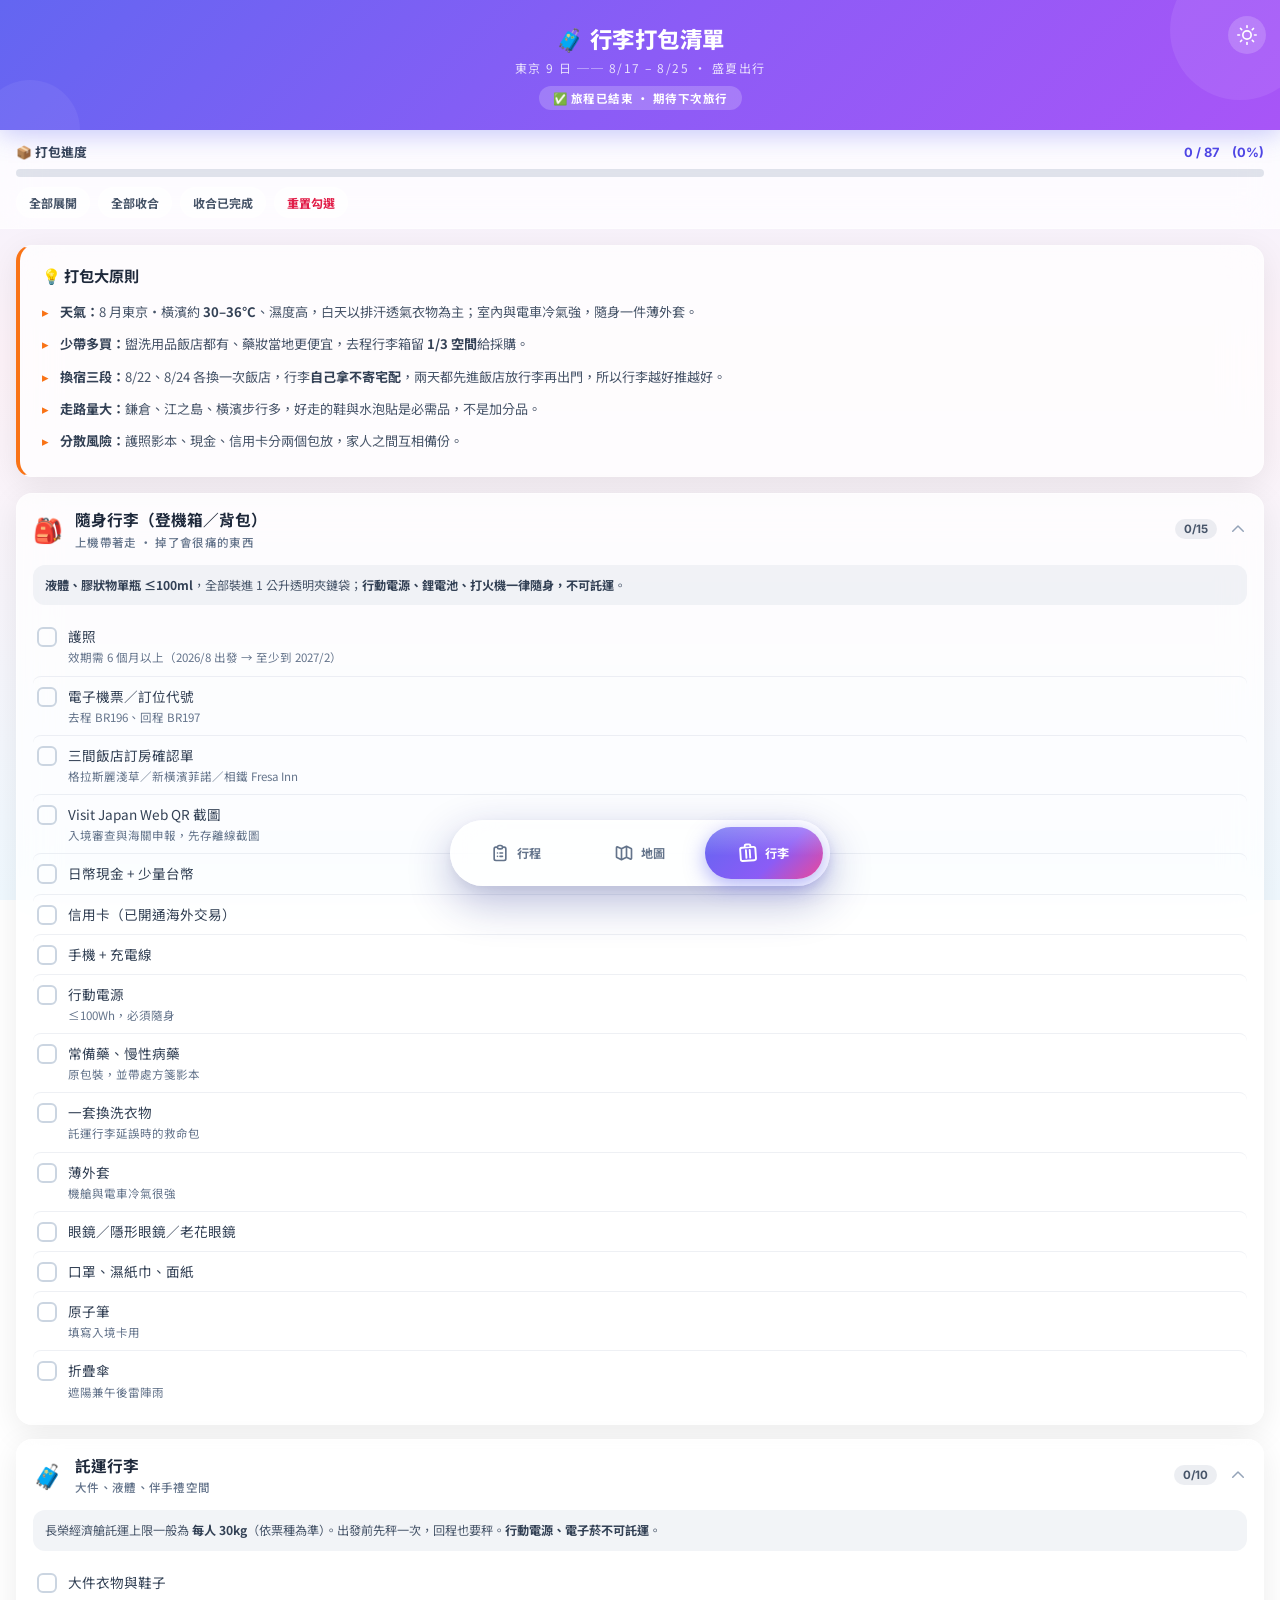
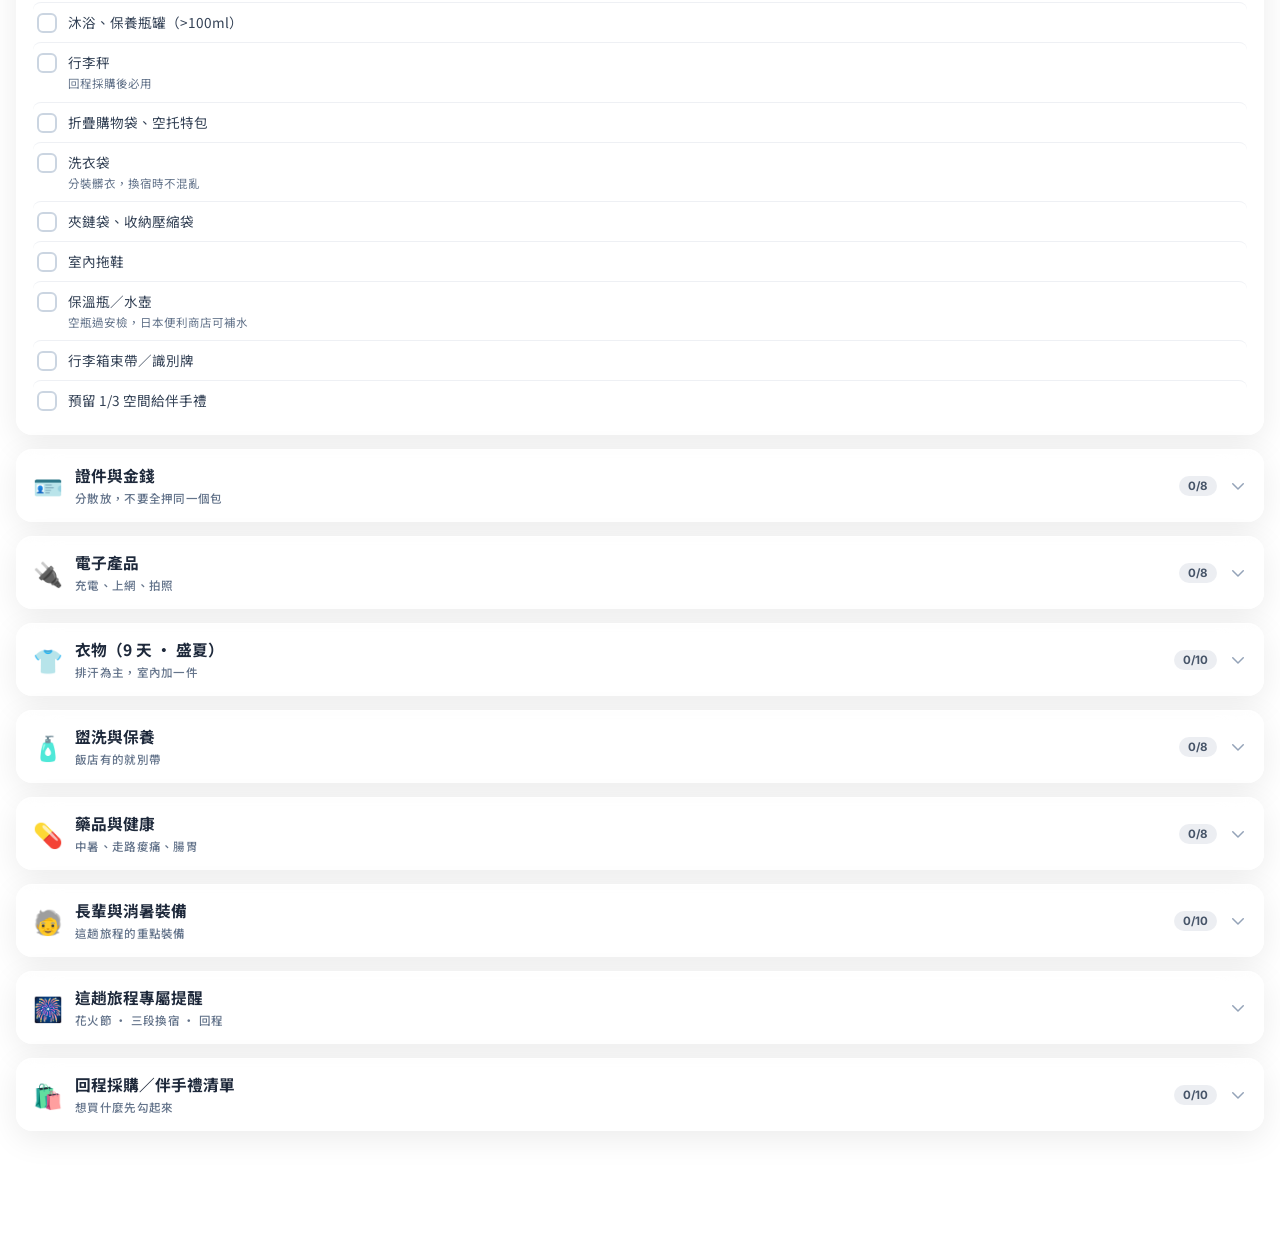
==== luggage.html @ ecf7f7f2 "對調 Day 6／Day 8 行程，並改為行李自己拿 避開 8/24 橫濱花火節當天的管制與人潮：橫濱市區觀光移到 8/22， 花火節當天改跑離會場較遠的川崎。  - Day 6 (8/22)：淺草退" ====
<!DOCTYPE html>
<html lang="zh-TW">

<head>
    <meta charset="UTF-8">
    <meta name="viewport" content="width=device-width, initial-scale=1.0, maximum-scale=1.0, user-scalable=no">
    <title>行李打包清單 · 家族東京9日遊</title>
    <meta name="description" content="家族東京9日遊行李打包清單：隨身／託運分區、通用清單、旅程專屬提醒與回程採購清單">

    <!-- 加到手機主畫面（PWA） -->
    <link rel="manifest" href="manifest.webmanifest">
    <meta name="theme-color" content="#6366f1">
    <link rel="icon" href="icon-192.png" type="image/png">
    <link rel="apple-touch-icon" href="apple-touch-icon.png">
    <meta name="apple-mobile-web-app-capable" content="yes">
    <meta name="apple-mobile-web-app-title" content="東京9日">

    <!-- Google Fonts -->
    <link rel="preconnect" href="https://fonts.googleapis.com">
    <link rel="preconnect" href="https://fonts.gstatic.com" crossorigin>
    <link
        href="https://fonts.googleapis.com/css2?family=Inter:wght@400;500;600;700;800&family=Noto+Sans+TC:wght@400;500;700;900&display=swap"
        rel="stylesheet">

    <!-- 與行程頁共用的樣式（設計 token、標頭、底部導覽、深色模式） -->
    <link rel="stylesheet" href="shared.css">

    <style>
        /* ========== Header（本頁專屬：行李箱圖示動畫）========== */
        .header-title .icon-bag {
            display: inline-block;
            animation: sway 3s ease-in-out infinite;
        }

        @keyframes sway {

            0%,
            100% {
                transform: translateY(0) rotate(0deg);
            }

            50% {
                transform: translateY(-4px) rotate(-6deg);
            }
        }

        /* ========== Sticky Toolbar (progress + actions) ========== */
        .pack-toolbar {
            position: sticky;
            top: 0;
            z-index: 90;
            background: var(--glass-bg);
            backdrop-filter: blur(20px) saturate(180%);
            -webkit-backdrop-filter: blur(20px) saturate(180%);
            border-bottom: 1px solid var(--glass-border);
            padding: 12px 16px 10px;
        }

        .progress-row {
            display: flex;
            align-items: baseline;
            justify-content: space-between;
            gap: 10px;
            margin-bottom: 8px;
        }

        .progress-label {
            font-size: 0.8rem;
            font-weight: 700;
            color: var(--gray-700);
        }

        .progress-count {
            font-family: var(--font-display);
            font-size: 0.8rem;
            font-weight: 700;
            color: var(--primary-600);
        }

        .progress-track {
            height: 8px;
            border-radius: 999px;
            background: rgba(148, 163, 184, 0.28);
            overflow: hidden;
        }

        .progress-fill {
            height: 100%;
            width: 0%;
            border-radius: 999px;
            background: linear-gradient(90deg, var(--primary-500), var(--accent-violet) 55%, var(--accent-pink));
            transition: width 0.4s cubic-bezier(0.34, 1.2, 0.64, 1);
        }

        .toolbar-actions {
            display: flex;
            gap: 8px;
            margin-top: 10px;
            overflow-x: auto;
        }

        .tool-btn {
            flex-shrink: 0;
            padding: 6px 12px;
            border-radius: 999px;
            border: 1px solid var(--glass-border);
            background: rgba(255, 255, 255, 0.55);
            color: var(--gray-600);
            font-family: var(--font-sans);
            font-size: 0.75rem;
            font-weight: 700;
            cursor: pointer;
            transition: transform 0.15s ease, color 0.2s ease;
            -webkit-tap-highlight-color: transparent;
        }

        .tool-btn:active {
            transform: scale(0.95);
        }

        .tool-btn.danger {
            color: #e11d48;
        }

        /* ========== Memo Card ========== */
        .memo-card {
            margin: 16px;
            padding: 18px 18px 18px 22px;
            background: var(--glass-bg);
            backdrop-filter: blur(20px);
            -webkit-backdrop-filter: blur(20px);
            border: 1px solid var(--glass-border);
            border-radius: var(--radius-lg);
            border-left: 4px solid var(--accent-coral);
            box-shadow: var(--glass-shadow);
            animation: slideUp 0.5s ease-out both;
        }

        .memo-title {
            font-weight: 700;
            font-size: 0.95rem;
            color: var(--gray-800);
            margin-bottom: 10px;
        }

        .memo-list {
            list-style: none;
            padding: 0;
        }

        .memo-list li {
            font-size: 0.82rem;
            color: var(--gray-600);
            padding: 5px 0 5px 18px;
            position: relative;
            line-height: 1.7;
        }

        .memo-list li::before {
            content: '▸';
            position: absolute;
            left: 0;
            color: var(--accent-coral);
            font-weight: bold;
        }

        .memo-list li strong {
            color: var(--gray-700);
        }

        /* ========== Pack Section Card ========== */
        .pack-list {
            padding: 0 16px;
        }

        .pack-card {
            background: var(--glass-bg);
            backdrop-filter: blur(20px);
            -webkit-backdrop-filter: blur(20px);
            border: 1px solid var(--glass-border);
            border-radius: var(--radius-lg);
            box-shadow: var(--glass-shadow);
            margin-bottom: 14px;
            overflow: hidden;
            animation: slideUp 0.5s ease-out both;
        }

        .pack-card-header {
            display: flex;
            align-items: center;
            gap: 12px;
            padding: 15px 16px;
            cursor: pointer;
            -webkit-tap-highlight-color: transparent;
        }

        .pack-icon {
            font-size: 1.5rem;
            line-height: 1;
            flex-shrink: 0;
        }

        .pack-info {
            flex: 1;
            min-width: 0;
        }

        .pack-title {
            font-size: 0.98rem;
            font-weight: 700;
            color: var(--gray-800);
            line-height: 1.4;
        }

        .pack-sub {
            font-size: 0.72rem;
            font-weight: 500;
            color: var(--gray-500);
            margin-top: 3px;
            letter-spacing: 0.3px;
        }

        .pack-badge {
            flex-shrink: 0;
            font-family: var(--font-display);
            font-size: 0.72rem;
            font-weight: 700;
            padding: 3px 9px;
            border-radius: 999px;
            background: rgba(148, 163, 184, 0.18);
            color: var(--gray-600);
        }

        .pack-badge.done {
            background: rgba(34, 197, 94, 0.16);
            color: #16a34a;
        }

        .pack-chevron {
            width: 18px;
            height: 18px;
            flex-shrink: 0;
            color: var(--gray-400);
            transition: transform 0.35s cubic-bezier(0.34, 1.4, 0.64, 1);
        }

        .pack-chevron.open {
            transform: rotate(180deg);
        }

        .pack-card-body {
            max-height: 0;
            overflow: hidden;
            transition: max-height 0.4s cubic-bezier(0.4, 0, 0.2, 1);
        }

        .pack-card-body-inner {
            padding: 0 16px 14px;
        }

        /* ========== Note inside a section ========== */
        .pack-note {
            font-size: 0.76rem;
            line-height: 1.7;
            color: var(--gray-600);
            background: rgba(148, 163, 184, 0.12);
            border-radius: var(--radius-md);
            padding: 10px 12px;
            margin-bottom: 12px;
        }

        .pack-note strong {
            color: var(--gray-700);
        }

        /* ========== Checklist rows ========== */
        .check-row {
            display: flex;
            align-items: flex-start;
            gap: 11px;
            padding: 9px 4px;
            border-radius: var(--radius-sm);
            cursor: pointer;
            -webkit-tap-highlight-color: transparent;
            transition: background 0.15s ease;
        }

        .check-row:active {
            background: rgba(148, 163, 184, 0.14);
        }

        .check-row+.check-row {
            border-top: 1px solid rgba(148, 163, 184, 0.16);
        }

        .check-box {
            flex-shrink: 0;
            width: 20px;
            height: 20px;
            margin-top: 1px;
            border-radius: 6px;
            border: 2px solid var(--gray-300);
            display: flex;
            align-items: center;
            justify-content: center;
            transition: background 0.2s ease, border-color 0.2s ease, transform 0.15s ease;
        }

        .check-box svg {
            width: 12px;
            height: 12px;
            color: #fff;
            opacity: 0;
            transform: scale(0.5);
            transition: opacity 0.18s ease, transform 0.25s cubic-bezier(0.34, 1.56, 0.64, 1);
        }

        .check-row.checked .check-box {
            background: var(--sec-color, var(--primary-500));
            border-color: var(--sec-color, var(--primary-500));
        }

        .check-row.checked .check-box svg {
            opacity: 1;
            transform: scale(1);
        }

        .check-text {
            flex: 1;
            min-width: 0;
            font-size: 0.85rem;
            line-height: 1.55;
            color: var(--gray-700);
            transition: color 0.2s ease;
        }

        .check-hint {
            display: block;
            font-size: 0.72rem;
            color: var(--gray-500);
            margin-top: 2px;
            line-height: 1.5;
        }

        /* 刪除線只加在主文字上（text-decoration 會往子元素傳播，不能靠 hint 自己取消） */
        .check-row.checked .check-main {
            color: var(--gray-400);
            text-decoration: line-through;
            text-decoration-thickness: 1.5px;
        }

        .check-row.checked .check-hint {
            color: var(--gray-400);
            opacity: 0.75;
        }

        /* ========== Tips card (no checkboxes) ========== */
        .tip-item {
            padding: 11px 0;
            font-size: 0.82rem;
            line-height: 1.72;
            color: var(--gray-600);
        }

        .tip-item+.tip-item {
            border-top: 1px solid rgba(148, 163, 184, 0.16);
        }

        .tip-item b {
            display: inline-block;
            color: var(--gray-800);
            margin-bottom: 2px;
        }

        /* ========== Focus / A11y ========== */
        :focus-visible {
            outline: 3px solid var(--primary-400);
            outline-offset: 2px;
            border-radius: 6px;
        }

        /* ========== Dark Mode ========== */
        body.dark .tool-btn {
            background: rgba(255, 255, 255, 0.06);
        }

        body.dark .pack-note {
            background: rgba(255, 255, 255, 0.05);
        }

        body.dark .progress-track {
            background: rgba(148, 163, 184, 0.2);
        }

        /* ========== Print ========== */
        @media print {

            .pack-toolbar,
            .bottom-nav,
            .theme-toggle {
                display: none !important;
            }

            .pack-card-body {
                max-height: none !important;
            }

            body {
                background: #fff;
                padding-bottom: 0;
            }
        }
    </style>
</head>

<body>
    <!-- ========== Header ========== -->
    <header class="app-header">
        <button class="theme-toggle" id="theme-toggle" onclick="toggleTheme()" title="切換深色／淺色"
            aria-label="切換深色／淺色模式">
            <svg id="theme-icon" viewBox="0 0 24 24" fill="none" stroke="currentColor" stroke-width="2"
                stroke-linecap="round" stroke-linejoin="round">
                <circle cx="12" cy="12" r="5"></circle>
                <line x1="12" y1="1" x2="12" y2="3"></line>
                <line x1="12" y1="21" x2="12" y2="23"></line>
                <line x1="4.2" y1="4.2" x2="5.6" y2="5.6"></line>
                <line x1="18.4" y1="18.4" x2="19.8" y2="19.8"></line>
                <line x1="1" y1="12" x2="3" y2="12"></line>
                <line x1="21" y1="12" x2="23" y2="12"></line>
                <line x1="4.2" y1="19.8" x2="5.6" y2="18.4"></line>
                <line x1="18.4" y1="5.6" x2="19.8" y2="4.2"></line>
            </svg>
        </button>
        <h1 class="header-title">
            <span class="icon-bag">🧳</span> 行李打包清單
        </h1>
        <p class="header-subtitle">東京 9 日 ── 8/17 – 8/25 · 盛夏出行</p>
        <div class="trip-status" id="trip-status"></div>
    </header>

    <!-- ========== Toolbar：進度與操作 ========== -->
    <div class="pack-toolbar">
        <div class="progress-row">
            <span class="progress-label">📦 打包進度</span>
            <span class="progress-count" id="progress-count">0 / 0</span>
        </div>
        <div class="progress-track">
            <div class="progress-fill" id="progress-fill"></div>
        </div>
        <div class="toolbar-actions no-scrollbar">
            <button class="tool-btn" onclick="expandAll(true)">全部展開</button>
            <button class="tool-btn" onclick="expandAll(false)">全部收合</button>
            <button class="tool-btn" onclick="hideDone()">收合已完成</button>
            <button class="tool-btn danger" onclick="resetAll()">重置勾選</button>
        </div>
    </div>

    <!-- ========== 出發前重點 ========== -->
    <div class="memo-card" role="note">
        <div class="memo-title">💡 打包大原則</div>
        <ul class="memo-list">
            <li><strong>天氣：</strong>8 月東京・橫濱約 <strong>30–36°C</strong>、濕度高，白天以排汗透氣衣物為主；室內與電車冷氣強，隨身一件薄外套。</li>
            <li><strong>少帶多買：</strong>盥洗用品飯店都有、藥妝當地更便宜，去程行李箱留 <strong>1/3 空間</strong>給採購。</li>
            <li><strong>換宿三段：</strong>8/22、8/24 各換一次飯店，行李<strong>自己拿不寄宅配</strong>，兩天都先進飯店放行李再出門，所以行李越好推越好。</li>
            <li><strong>走路量大：</strong>鎌倉、江之島、橫濱步行多，好走的鞋與水泡貼是必需品，不是加分品。</li>
            <li><strong>分散風險：</strong>護照影本、現金、信用卡分兩個包放，家人之間互相備份。</li>
        </ul>
    </div>

    <!-- ========== 清單區塊 ========== -->
    <div class="pack-list" id="pack-container"></div>

    <!-- ========== Bottom Navigation ========== -->
    <nav class="bottom-nav" aria-label="主選單">
        <div class="nav-container">
            <div class="nav-pill far-right" id="nav-pill"></div>

            <a href="index.html" class="nav-btn">
                <svg fill="none" stroke="currentColor" viewBox="0 0 24 24">
                    <path stroke-linecap="round" stroke-linejoin="round" stroke-width="2"
                        d="M9 5H7a2 2 0 00-2 2v12a2 2 0 002 2h10a2 2 0 002-2V7a2 2 0 00-2-2h-2M9 5a2 2 0 002 2h2a2 2 0 002-2M9 5a2 2 0 012-2h2a2 2 0 012 2m-3 7h3m-3 4h3m-6-4h.01M9 16h.01">
                    </path>
                </svg>
                <span>行程</span>
            </a>

            <a href="index.html?view=map" class="nav-btn">
                <svg fill="none" stroke="currentColor" viewBox="0 0 24 24">
                    <path stroke-linecap="round" stroke-linejoin="round" stroke-width="2"
                        d="M9 20l-5.447-2.724A1 1 0 013 16.382V5.618a1 1 0 011.447-.894L9 7m0 13l6-3m-6 3V7m6 10l4.553 2.276A1 1 0 0021 18.382V7.618a1 1 0 00-.553-.894L15 4m0 13V4m0 0L9 7">
                    </path>
                </svg>
                <span>地圖</span>
            </a>

            <a href="luggage.html" class="nav-btn active" aria-current="page">
                <svg fill="none" stroke="currentColor" viewBox="0 0 24 24">
                    <path stroke-linecap="round" stroke-linejoin="round" stroke-width="2"
                        d="M9 6V4.5A1.5 1.5 0 0110.5 3h3A1.5 1.5 0 0115 4.5V6m-9 0h12a2 2 0 012 2v10a2 2 0 01-2 2H6a2 2 0 01-2-2V8a2 2 0 012-2zm4 3v8m4-8v8">
                    </path>
                </svg>
                <span>行李</span>
            </a>
        </div>
    </nav>

    <!-- ========== JavaScript ========== -->
    <script>
        // ========== Packing Data ==========
        // 每個項目可以是字串，或 { t: 主文字, h: 補充說明 }
        const packSections = [
            {
                id: 'carry', icon: '🎒', color: '#f43f5e',
                title: '隨身行李（登機箱／背包）', sub: '上機帶著走 · 掉了會很痛的東西',
                note: '<strong>液體、膠狀物單瓶 ≤100ml</strong>，全部裝進 1 公升透明夾鏈袋；<strong>行動電源、鋰電池、打火機一律隨身，不可託運</strong>。',
                items: [
                    { t: '護照', h: '效期需 6 個月以上（2026/8 出發 → 至少到 2027/2）' },
                    { t: '電子機票／訂位代號', h: '去程 BR196、回程 BR197' },
                    { t: '三間飯店訂房確認單', h: '格拉斯麗淺草／新橫濱菲諾／相鐵 Fresa Inn' },
                    { t: 'Visit Japan Web QR 截圖', h: '入境審查與海關申報，先存離線截圖' },
                    { t: '日幣現金 + 少量台幣' },
                    { t: '信用卡（已開通海外交易）' },
                    { t: '手機 + 充電線' },
                    { t: '行動電源', h: '≤100Wh，必須隨身' },
                    { t: '常備藥、慢性病藥', h: '原包裝，並帶處方箋影本' },
                    { t: '一套換洗衣物', h: '託運行李延誤時的救命包' },
                    { t: '薄外套', h: '機艙與電車冷氣很強' },
                    { t: '眼鏡／隱形眼鏡／老花眼鏡' },
                    { t: '口罩、濕紙巾、面紙' },
                    { t: '原子筆', h: '填寫入境卡用' },
                    { t: '折疊傘', h: '遮陽兼午後雷陣雨' }
                ]
            },
            {
                id: 'checked', icon: '🧳', color: '#f97316',
                title: '託運行李', sub: '大件、液體、伴手禮空間',
                note: '長榮經濟艙託運上限一般為 <strong>每人 30kg</strong>（依票種為準）。出發前先秤一次，回程也要秤。<strong>行動電源、電子菸不可託運</strong>。',
                items: [
                    { t: '大件衣物與鞋子' },
                    { t: '沐浴、保養瓶罐（>100ml）' },
                    { t: '行李秤', h: '回程採購後必用' },
                    { t: '折疊購物袋、空托特包' },
                    { t: '洗衣袋', h: '分裝髒衣，換宿時不混亂' },
                    { t: '夾鏈袋、收納壓縮袋' },
                    { t: '室內拖鞋' },
                    { t: '保溫瓶／水壺', h: '空瓶過安檢，日本便利商店可補水' },
                    { t: '行李箱束帶／識別牌' },
                    { t: '預留 1/3 空間給伴手禮' }
                ]
            },
            {
                id: 'docs', icon: '🪪', color: '#eab308',
                title: '證件與金錢', sub: '分散放，不要全押同一個包',
                note: '護照影本與備用信用卡建議放在<strong>另一位家人</strong>的行李中，遺失時才有備援。',
                items: [
                    { t: '護照 + 影本（分開放）' },
                    { t: '身分證／駕照' },
                    { t: '大頭照 2 張', h: '護照遺失補辦用' },
                    { t: '旅平險保單與緊急聯絡電話' },
                    { t: '日幣現金', h: '建議每人 3–5 萬日幣，小鈔多帶' },
                    { t: 'Suica／PASMO 或手機錢包', h: '先儲值，鎌倉綠色車廂券要刷卡登記' },
                    { t: '信用卡 2 張以上（分開放）' },
                    { t: '家人聯絡清單、飯店地址（日文）', h: '給計程車司機看最快' }
                ]
            },
            {
                id: 'tech', icon: '🔌', color: '#22c55e',
                title: '電子產品', sub: '充電、上網、拍照',
                note: '日本電壓 <strong>100V</strong>、插座為兩孔平行 A 型，<strong>台灣電器可直接使用</strong>，不需變壓器或轉接頭。',
                items: [
                    { t: '多孔 USB 充電器' },
                    { t: '延長線／多孔插座', h: '飯店插座少，一家人共用超實用' },
                    { t: '行動電源（隨身）' },
                    { t: '相機、鏡頭、記憶卡、備用電池' },
                    { t: '耳機' },
                    { t: 'eSIM 或 Wi-Fi 分享器', h: '出發前先安裝設定好' },
                    { t: '自拍棒／小腳架' },
                    { t: '離線地圖與行程頁面', h: '把本站加入手機主畫面即可離線看' }
                ]
            },
            {
                id: 'clothes', icon: '👕', color: '#06b6d4',
                title: '衣物（9 天 · 盛夏）', sub: '排汗為主，室內加一件',
                note: '以「少帶＋中途洗」為原則：飯店多有自助洗衣機，帶小包洗衣精可少帶 3 天份衣物。',
                items: [
                    { t: '排汗短袖上衣 ×6–7' },
                    { t: '薄長褲／短褲 ×3' },
                    { t: '薄外套或防曬罩衫 ×1–2' },
                    { t: '內衣褲、襪子 ×9', h: '或帶 5 天份 + 中途洗' },
                    { t: '睡衣', h: '日本飯店多附浴衣，可省' },
                    { t: '好走的運動鞋', h: '鎌倉、江之島、橫濱走很多路' },
                    { t: '涼鞋或拖鞋' },
                    { t: '一套稍正式的衣服', h: '銀座下午茶、拍照用' },
                    { t: '遮陽帽、太陽眼鏡' },
                    { t: '泳衣', h: '飯店泳池／溫泉如需' }
                ]
            },
            {
                id: 'toiletries', icon: '🧴', color: '#6366f1',
                title: '盥洗與保養', sub: '飯店有的就別帶',
                note: '日本飯店通常備有牙刷、毛巾、洗髮沐浴用品與吹風機；<strong>防曬乳是這趟最重要的一項</strong>。',
                items: [
                    { t: '防曬乳 SPF50+', h: '8 月紫外線極強，每天補擦' },
                    { t: '洗面乳、保養品（分裝瓶）' },
                    { t: '化妝品、卸妝用品' },
                    { t: '隱形眼鏡藥水' },
                    { t: '刮鬍刀' },
                    { t: '梳子、髮圈、小鏡子' },
                    { t: '小包裝洗衣精', h: '飯店自助洗衣用' },
                    { t: '快乾毛巾' }
                ]
            },
            {
                id: 'meds', icon: '💊', color: '#a855f7',
                title: '藥品與健康', sub: '中暑、走路痠痛、腸胃',
                note: '藥品請放<strong>原包裝</strong>，慢性病藥另帶處方箋影本；日本藥局買藥需要溝通，自己帶最保險。',
                items: [
                    { t: '慢性病藥 + 處方箋影本' },
                    { t: '腸胃藥、止瀉藥' },
                    { t: '感冒藥、退燒止痛藥' },
                    { t: '暈車藥', h: 'Skyliner、江之電、巴士' },
                    { t: '防蚊液、蚊蟲藥膏', h: '鎌倉竹林、江之島、花火節會場' },
                    { t: 'OK 繃、水泡貼', h: '走路多必備' },
                    { t: '酸痛貼布／噴劑' },
                    { t: '電解質粉包／鹽錠', h: '防中暑，比喝水更有效' }
                ]
            },
            {
                id: 'elders', icon: '🧓', color: '#ec4899',
                title: '長輩與消暑裝備', sub: '這趟旅程的重點裝備',
                note: '全程原則是<strong>「省膝蓋、防中暑」</strong>。長輩隨身包越輕越好，重物由年輕人分擔。',
                items: [
                    { t: '護膝／護腰' },
                    { t: '折疊手杖', h: '鎌倉、江之島階梯多' },
                    { t: '輕便折疊椅', h: '8/24 花火節卡位、排隊時救命' },
                    { t: '手持電風扇 + 涼感巾' },
                    { t: '涼感噴霧' },
                    { t: '保溫瓶', h: '隨時補水，別等口渴' },
                    { t: '老花眼鏡', h: '看菜單、看車票' },
                    { t: '一週份分裝藥盒', h: '依日期分好，不用每天翻找' },
                    { t: '健保卡影本／病歷摘要', h: '中英日文對照最好' },
                    { t: '輕便雨衣', h: '比撐傘省力' }
                ]
            },
            {
                id: 'trip', icon: '🎆', color: '#0ea5e9',
                title: '這趟旅程專屬提醒', sub: '花火節 · 三段換宿 · 回程',
                tips: [
                    { b: '8/24 花火節（19:30–20:00）', p: '帶折疊椅或野餐墊、扇子、防蚊液、零錢；提早到會場卡位。散場人潮極多，出發前先約定好「走散集合點」與回飯店動線。<strong>當天白天安排在川崎</strong>，就是為了避開會場周邊的管制與人潮。' },
                    { b: '8/22、8/24 兩次換宿', p: '行李<strong>全程自己拿</strong>，兩天的行程都安排成「先進飯店放行李 → 再輕裝出門」。前一晚先把隔天要用的東西分裝到小背包，換宿當天不必開大行李箱。車站請走電梯動線，長輩的行李交給年輕人。' },
                    { b: '8/23 鎌倉', p: '月台售票機加購<strong>綠色車廂券</strong>並刷 Suica 登記，出發前確認卡片餘額足夠。當天走路量最大，穿最好走的鞋。' },
                    { b: '8/25 回程', p: '橫濱站搭 9:30 左右的 N\'EX。<strong>前一晚就要打包完成</strong>：液體移到託運、行動電源移到隨身、免稅品不拆封。' },
                    { b: '全程通用', p: '飯店房卡與地址拍照存手機；建立家族 LINE 群組隨時傳位置；長輩身上放一張寫有飯店名稱的卡片。' }
                ]
            },
            {
                id: 'shopping', icon: '🛍️', color: '#14b8a6',
                title: '回程採購／伴手禮清單', sub: '想買什麼先勾起來',
                note: '單店消費滿 <strong>¥5,000</strong> 可辦免稅（<strong>需出示護照</strong>）；免稅品在離境前<strong>請勿拆封</strong>。回程託運上限 30kg，記得先秤。',
                items: [
                    { t: '藥妝', h: 'EVE 止痛藥、休足時間、蒸氣眼罩、面膜' },
                    { t: '零食', h: '東京香蕉、白色戀人、Royce、限定口味 KitKat' },
                    { t: '抹茶／和菓子', h: '鎌倉小町通、銀座百貨地下街' },
                    { t: '橫濱中華街肉包、月餅', h: '8/22 晚上' },
                    { t: '寶可夢中心周邊', h: '8/21 日本橋 Tokyo DX' },
                    { t: '任天堂／三麗鷗／吉卜力周邊', h: '澀谷 Parco、原宿 Kiddy Land' },
                    { t: '廚房小物、文具', h: 'Loft、東急手創館' },
                    { t: '酒類', h: '每人限 3 瓶（各 760ml），須託運' },
                    { t: '免稅單據收好', h: '出境海關可能查驗' },
                    { t: '出境前秤重、重新分配行李' }
                ]
            }
        ];

        // ========== Trip Date Helpers（與 index.html 同一套）==========
        const tripDayDate = (day) => new Date(2026, 7, 16 + day);
        const midnight = (d) => new Date(d.getFullYear(), d.getMonth(), d.getDate());

        function updateTripStatus() {
            const el = document.getElementById('trip-status');
            if (!el) return;
            const today = midnight(new Date());
            const start = tripDayDate(1), end = tripDayDate(9);
            if (today < start) {
                const days = Math.round((start - today) / 86400000);
                el.textContent = days === 0 ? '🎒 今天出發！' : `⏳ 距出發還有 ${days} 天`;
            } else if (today <= end) {
                el.textContent = '🗓️ 旅程進行中 · 別忘了收行李';
            } else {
                el.textContent = '✅ 旅程已結束 · 期待下次旅行';
            }
        }

        // ========== Persistent State (與 index.html 共用同一個 key) ==========
        const STORE_KEY = 'tokyo-trip-state-v1';

        function loadState() {
            try { return JSON.parse(localStorage.getItem(STORE_KEY)) || {}; }
            catch (e) { return {}; }
        }
        function saveState(patch) {
            try {
                const s = loadState();
                Object.assign(s, patch);
                localStorage.setItem(STORE_KEY, JSON.stringify(s));
            } catch (e) { /* storage unavailable — ignore */ }
        }

        let checked = new Set(loadState().luggage || []);
        function saveChecked() {
            saveState({ luggage: Array.from(checked) });
        }

        // ========== Render ==========
        const CHECK_SVG = `<svg viewBox="0 0 24 24" fill="none" stroke="currentColor" stroke-width="3.5"
            stroke-linecap="round" stroke-linejoin="round"><polyline points="20 6 9 17 4 12"></polyline></svg>`;

        const container = document.getElementById('pack-container');

        packSections.forEach((sec, si) => {
            const card = document.createElement('div');
            card.className = 'pack-card';
            card.id = `sec-${sec.id}`;
            card.style.animationDelay = `${0.08 + si * 0.05}s`;
            card.style.setProperty('--sec-color', sec.color);

            let bodyHtml = sec.note ? `<div class="pack-note">${sec.note}</div>` : '';

            if (sec.tips) {
                bodyHtml += sec.tips.map(t =>
                    `<div class="tip-item"><b>${t.b}</b><br>${t.p}</div>`).join('');
            } else {
                bodyHtml += (sec.items || []).map((raw, ii) => {
                    const item = typeof raw === 'string' ? { t: raw } : raw;
                    const id = `${sec.id}-${ii}`;
                    const on = checked.has(id);
                    return `<div class="check-row ${on ? 'checked' : ''}" id="row-${id}"
                                 role="checkbox" tabindex="0" aria-checked="${on}"
                                 onclick="toggleItem('${id}')"
                                 onkeydown="if(event.key==='Enter'||event.key===' '){event.preventDefault();toggleItem('${id}')}">
                            <div class="check-box">${CHECK_SVG}</div>
                            <div class="check-text"><span class="check-main">${item.t}</span>${item.h ? `<span class="check-hint">${item.h}</span>` : ''}</div>
                        </div>`;
                }).join('');
            }

            const badge = sec.tips ? '' :
                `<span class="pack-badge" id="badge-${sec.id}"></span>`;

            card.innerHTML = `
                <div class="pack-card-header"
                     role="button" tabindex="0"
                     aria-expanded="false" aria-controls="body-${sec.id}"
                     onclick="toggleSection('${sec.id}')"
                     onkeydown="if(event.key==='Enter'||event.key===' '){event.preventDefault();toggleSection('${sec.id}')}">
                    <div class="pack-icon">${sec.icon}</div>
                    <div class="pack-info">
                        <div class="pack-title">${sec.title}</div>
                        <div class="pack-sub">${sec.sub}</div>
                    </div>
                    ${badge}
                    <svg class="pack-chevron" id="chev-${sec.id}" fill="none" stroke="currentColor" viewBox="0 0 24 24">
                        <path stroke-linecap="round" stroke-linejoin="round" stroke-width="2" d="M19 9l-7 7-7-7"></path>
                    </svg>
                </div>
                <div class="pack-card-body" id="body-${sec.id}" role="region">
                    <div class="pack-card-body-inner">${bodyHtml}</div>
                </div>`;

            container.appendChild(card);
        });

        // ========== Section collapse ==========
        function setSectionOpen(secId, open) {
            const body = document.getElementById(`body-${secId}`);
            const chev = document.getElementById(`chev-${secId}`);
            if (!body) return;
            const header = chev.closest('.pack-card-header');
            if (open) {
                body.classList.add('expanded');
                body.style.maxHeight = body.scrollHeight + 'px';
            } else {
                body.style.maxHeight = body.scrollHeight + 'px';
                requestAnimationFrame(() => {
                    body.classList.remove('expanded');
                    body.style.maxHeight = '';
                });
            }
            chev.classList.toggle('open', open);
            header.setAttribute('aria-expanded', String(open));
        }

        function toggleSection(secId) {
            const body = document.getElementById(`body-${secId}`);
            setSectionOpen(secId, !body.classList.contains('expanded'));
            saveOpenSections();
        }

        function expandAll(open) {
            packSections.forEach(s => setSectionOpen(s.id, open));
            saveOpenSections();
        }

        // 收合所有已完成（全部勾選）的區塊，只留還沒打包完的
        function hideDone() {
            packSections.forEach(s => {
                if (s.tips) return;
                const total = s.items.length;
                const done = s.items.filter((_, i) => checked.has(`${s.id}-${i}`)).length;
                setSectionOpen(s.id, done < total);
            });
            saveOpenSections();
        }

        function saveOpenSections() {
            const open = packSections
                .filter(s => document.getElementById(`body-${s.id}`).classList.contains('expanded'))
                .map(s => s.id);
            saveState({ luggageOpen: open });
        }

        // 內容高度會隨勾選狀態不變，但視窗寬度改變時要重算
        function refreshHeights() {
            packSections.forEach(s => {
                const body = document.getElementById(`body-${s.id}`);
                if (body && body.classList.contains('expanded')) {
                    body.style.maxHeight = body.scrollHeight + 'px';
                }
            });
        }
        window.addEventListener('resize', refreshHeights);

        // ========== Checkbox ==========
        function toggleItem(id) {
            const row = document.getElementById(`row-${id}`);
            if (!row) return;
            const on = !checked.has(id);
            if (on) checked.add(id); else checked.delete(id);
            row.classList.toggle('checked', on);
            row.setAttribute('aria-checked', String(on));
            saveChecked();
            updateProgress();
        }

        function resetAll() {
            if (!confirm('確定要清除所有打包勾選嗎？')) return;
            checked.clear();
            saveChecked();
            document.querySelectorAll('.check-row').forEach(r => {
                r.classList.remove('checked');
                r.setAttribute('aria-checked', 'false');
            });
            updateProgress();
        }

        // ========== Progress ==========
        function updateProgress() {
            let total = 0, done = 0;
            packSections.forEach(s => {
                if (s.tips) return;
                let sTotal = s.items.length, sDone = 0;
                s.items.forEach((_, i) => { if (checked.has(`${s.id}-${i}`)) sDone++; });
                total += sTotal; done += sDone;

                const badge = document.getElementById(`badge-${s.id}`);
                if (badge) {
                    badge.textContent = `${sDone}/${sTotal}`;
                    badge.classList.toggle('done', sDone === sTotal);
                }
            });
            const pct = total ? Math.round(done / total * 100) : 0;
            document.getElementById('progress-count').textContent = `${done} / ${total}　(${pct}%)`;
            document.getElementById('progress-fill').style.width = pct + '%';
        }

        // ========== Dark / Light Theme ==========
        const SUN_ICON = `<circle cx="12" cy="12" r="5"></circle>` +
            `<line x1="12" y1="1" x2="12" y2="3"></line><line x1="12" y1="21" x2="12" y2="23"></line>` +
            `<line x1="4.2" y1="4.2" x2="5.6" y2="5.6"></line><line x1="18.4" y1="18.4" x2="19.8" y2="19.8"></line>` +
            `<line x1="1" y1="12" x2="3" y2="12"></line><line x1="21" y1="12" x2="23" y2="12"></line>` +
            `<line x1="4.2" y1="19.8" x2="5.6" y2="18.4"></line><line x1="18.4" y1="5.6" x2="19.8" y2="4.2"></line>`;
        const MOON_ICON = `<path d="M21 12.79A9 9 0 1111.21 3 7 7 0 0021 12.79z"></path>`;

        function applyTheme(dark) {
            document.body.classList.toggle('dark', dark);
            const ic = document.getElementById('theme-icon');
            if (ic) ic.innerHTML = dark ? MOON_ICON : SUN_ICON;
        }
        function toggleTheme() {
            const dark = !document.body.classList.contains('dark');
            applyTheme(dark);
            saveState({ dark });
        }

        // ========== Boot ==========
        (function boot() {
            const s = loadState();
            const prefersDark = window.matchMedia && window.matchMedia('(prefers-color-scheme: dark)').matches;
            applyTheme(typeof s.dark === 'boolean' ? s.dark : prefersDark);

            updateTripStatus();
            updateProgress();

            // 還原展開狀態；第一次進來預設展開「隨身行李」與「託運行李」
            const toOpen = Array.isArray(s.luggageOpen) ? s.luggageOpen : ['carry', 'checked'];
            setTimeout(() => toOpen.forEach(id => {
                const body = document.getElementById(`body-${id}`);
                if (body && !body.classList.contains('expanded')) setSectionOpen(id, true);
            }), 120);
        })();
    </script>
</body>

</html>
---- shared.css ----
/* ==========================================================================
   共用樣式：index.html（行程／地圖）與 luggage.html（行李清單）
   只放兩頁真正共用的部分；各頁專屬元件仍寫在各自的 <style> 裡。
   ========================================================================== */

/* ========== Design Tokens ========== */
:root {
    --font-sans: 'Noto Sans TC', 'Inter', system-ui, sans-serif;
    --font-display: 'Inter', 'Noto Sans TC', system-ui, sans-serif;

    /* Primary palette */
    --primary-50: #eef2ff;
    --primary-100: #e0e7ff;
    --primary-400: #818cf8;
    --primary-500: #6366f1;
    --primary-600: #4f46e5;
    --primary-700: #4338ca;

    /* Accent */
    --accent-pink: #ec4899;
    --accent-violet: #8b5cf6;
    --accent-coral: #f97316;

    /* Neutrals */
    --gray-50: #f8fafc;
    --gray-100: #f1f5f9;
    --gray-200: #e2e8f0;
    --gray-300: #cbd5e1;
    --gray-400: #94a3b8;
    --gray-500: #64748b;
    --gray-600: #475569;
    --gray-700: #334155;
    --gray-800: #1e293b;
    --gray-900: #0f172a;

    /* Glass */
    --glass-bg: rgba(255, 255, 255, 0.72);
    --glass-border: rgba(255, 255, 255, 0.4);
    --glass-shadow: 0 8px 32px rgba(0, 0, 0, 0.08);

    /* Day accent colors（目前每日配色由 JS 的 dayColors 提供，這組變數保留備用） */
    --day-1: #f43f5e;
    --day-2: #f97316;
    --day-3: #eab308;
    --day-4: #22c55e;
    --day-5: #06b6d4;
    --day-6: #6366f1;
    --day-7: #a855f7;
    --day-8: #ec4899;

    /* Radius */
    --radius-lg: 16px;
    --radius-md: 12px;
    --radius-sm: 8px;
}

/* ========== Base ========== */
*,
*::before,
*::after {
    margin: 0;
    padding: 0;
    box-sizing: border-box;
}

body {
    font-family: var(--font-sans);
    background: linear-gradient(180deg, #eef2ff 0%, #fdf2f8 40%, #f0f9ff 100%);
    background-attachment: fixed;
    color: var(--gray-800);
    padding-bottom: calc(100px + env(safe-area-inset-bottom, 0px));
    min-height: 100vh;
    -webkit-font-smoothing: antialiased;
    -moz-osx-font-smoothing: grayscale;
}

/* ========== Scrollbar ========== */
.no-scrollbar::-webkit-scrollbar {
    display: none;
}

.no-scrollbar {
    -ms-overflow-style: none;
    scrollbar-width: none;
}

/* ========== Header ========== */
.app-header {
    position: relative;
    z-index: 100;
    background: linear-gradient(135deg, #6366f1 0%, #8b5cf6 50%, #a855f7 100%);
    color: white;
    padding: 22px 16px 20px;
    text-align: center;
    overflow: hidden;
    box-shadow: 0 4px 24px rgba(99, 102, 241, 0.35);
}

.app-header::before {
    content: '';
    position: absolute;
    top: -40px;
    right: -30px;
    width: 140px;
    height: 140px;
    background: rgba(255, 255, 255, 0.08);
    border-radius: 50%;
    pointer-events: none;
}

.app-header::after {
    content: '';
    position: absolute;
    bottom: -50px;
    left: -20px;
    width: 100px;
    height: 100px;
    background: rgba(255, 255, 255, 0.06);
    border-radius: 50%;
    pointer-events: none;
}

.header-title {
    font-family: var(--font-display);
    font-size: 1.4rem;
    font-weight: 800;
    letter-spacing: 0.5px;
    position: relative;
    z-index: 1;
}

.header-subtitle {
    font-size: 0.75rem;
    opacity: 0.8;
    margin-top: 5px;
    font-weight: 400;
    letter-spacing: 1.5px;
    position: relative;
    z-index: 1;
}

/* ========== Trip Status Chip ========== */
.trip-status {
    display: inline-block;
    margin-top: 10px;
    padding: 4px 14px;
    border-radius: 999px;
    background: rgba(255, 255, 255, 0.2);
    font-size: 0.72rem;
    font-weight: 700;
    letter-spacing: 0.5px;
    position: relative;
    z-index: 1;
}

/* ========== Theme Toggle ========== */
.theme-toggle {
    position: absolute;
    top: 16px;
    right: 14px;
    z-index: 2;
    width: 38px;
    height: 38px;
    border-radius: 50%;
    border: none;
    background: rgba(255, 255, 255, 0.18);
    color: #fff;
    cursor: pointer;
    display: flex;
    align-items: center;
    justify-content: center;
    backdrop-filter: blur(6px);
    transition: transform 0.15s ease, background 0.2s ease;
}

.theme-toggle:hover {
    background: rgba(255, 255, 255, 0.3);
    transform: scale(1.08);
}

.theme-toggle:active {
    transform: scale(0.92);
}

.theme-toggle svg {
    width: 20px;
    height: 20px;
}

/* ========== Memo Card ========== */
/* 左側色條由各頁自己定義（行程頁是漸層，行李頁是單色） */
.memo-card {
    margin: 16px;
    padding: 18px 18px 18px 22px;
    background: var(--glass-bg);
    backdrop-filter: blur(20px);
    -webkit-backdrop-filter: blur(20px);
    border: 1px solid var(--glass-border);
    border-radius: var(--radius-lg);
    box-shadow: var(--glass-shadow);
    animation: slideUp 0.5s ease-out both;
}

.memo-title {
    font-weight: 700;
    font-size: 0.95rem;
    color: var(--gray-800);
    margin-bottom: 10px;
}

.memo-list {
    list-style: none;
    padding: 0;
}

.memo-list li {
    font-size: 0.82rem;
    color: var(--gray-600);
    padding: 5px 0 5px 18px;
    position: relative;
    line-height: 1.7;
}

.memo-list li::before {
    content: '▸';
    position: absolute;
    left: 0;
    color: var(--accent-coral);
    font-weight: bold;
}

.memo-list li strong {
    color: var(--gray-700);
}

/* ========== Bottom Navigation (floating glass pill) ========== */
.bottom-nav {
    position: fixed;
    left: 50%;
    transform: translateX(-50%);
    bottom: calc(14px + env(safe-area-inset-bottom, 0px));
    z-index: 100;
    width: min(92%, 380px);
    padding: 6px;
    background: var(--glass-bg);
    backdrop-filter: blur(24px) saturate(180%);
    -webkit-backdrop-filter: blur(24px) saturate(180%);
    border: 1px solid var(--glass-border);
    border-radius: 999px;
    box-shadow: 0 16px 44px rgba(31, 38, 135, 0.3),
        0 4px 12px rgba(0, 0, 0, 0.06),
        inset 0 1px 0 rgba(255, 255, 255, 0.5);
    animation: navRise 0.6s cubic-bezier(0.34, 1.56, 0.64, 1) both;
}

@keyframes navRise {
    from {
        opacity: 0;
        transform: translate(-50%, 30px);
    }

    to {
        opacity: 1;
        transform: translate(-50%, 0);
    }
}

.nav-container {
    display: flex;
    position: relative;
    gap: 6px;
    height: 52px;
}

/* Sliding gradient highlight behind the active tab */
.nav-pill {
    position: absolute;
    top: 0;
    bottom: 0;
    left: 0;
    width: calc((100% - 12px) / 3);
    border-radius: 999px;
    background: linear-gradient(135deg, var(--primary-500), var(--accent-violet) 60%, var(--accent-pink));
    box-shadow: 0 6px 20px rgba(99, 102, 241, 0.5);
    transition: transform 0.5s cubic-bezier(0.34, 1.56, 0.64, 1);
    z-index: 0;
}

.nav-pill::after {
    content: '';
    position: absolute;
    inset: 0;
    border-radius: 999px;
    background: linear-gradient(180deg, rgba(255, 255, 255, 0.25), transparent 55%);
}

.nav-pill.right {
    transform: translateX(calc(100% + 6px));
}

.nav-pill.far-right {
    transform: translateX(calc(200% + 12px));
}

.nav-btn {
    position: relative;
    z-index: 1;
    flex: 1;
    min-width: 0;
    display: flex;
    align-items: center;
    justify-content: center;
    gap: 7px;
    height: 100%;
    border: none;
    background: none;
    cursor: pointer;
    border-radius: 999px;
    color: var(--gray-500);
    font-family: var(--font-sans);
    text-decoration: none;
    transition: color 0.3s ease, transform 0.18s ease;
    -webkit-tap-highlight-color: transparent;
}

.nav-btn.active {
    color: #fff;
}

.nav-btn:active {
    transform: scale(0.94);
}

.nav-btn svg {
    width: 20px;
    height: 20px;
    flex-shrink: 0;
    transition: transform 0.45s cubic-bezier(0.34, 1.56, 0.64, 1);
}

.nav-btn.active svg {
    transform: scale(1.14) rotate(-4deg);
}

.nav-btn span {
    font-size: 0.76rem;
    font-weight: 700;
    letter-spacing: 0.2px;
    white-space: nowrap;
}

.nav-btn:focus-visible {
    outline: 2px solid var(--primary-500);
    outline-offset: -2px;
    border-radius: var(--radius-sm);
}

/* 三個分頁在窄螢幕上要塞得下 */
@media (max-width: 370px) {
    .nav-btn {
        gap: 4px;
    }

    .nav-btn span {
        font-size: 0.68rem;
    }
}

/* ========== Animations ========== */
@keyframes slideUp {
    from {
        opacity: 0;
        transform: translateY(28px);
    }

    to {
        opacity: 1;
        transform: translateY(0);
    }
}

/* ========== Dark Mode（共用部分）========== */
body.dark {
    --gray-50: #0f172a;
    --gray-100: #1e293b;
    --gray-200: #334155;
    --gray-300: #475569;
    --gray-400: #64748b;
    --gray-500: #94a3b8;
    --gray-600: #cbd5e1;
    --gray-700: #e2e8f0;
    --gray-800: #f1f5f9;
    --gray-900: #f8fafc;
    --glass-bg: rgba(30, 41, 59, 0.72);
    --glass-border: rgba(148, 163, 184, 0.18);
    --glass-shadow: 0 8px 32px rgba(0, 0, 0, 0.45);
    background: linear-gradient(180deg, #0f172a 0%, #1e1b2e 45%, #0c1a2b 100%);
    color: var(--gray-800);
}

body.dark .bottom-nav {
    background: rgba(15, 23, 42, 0.9);
}
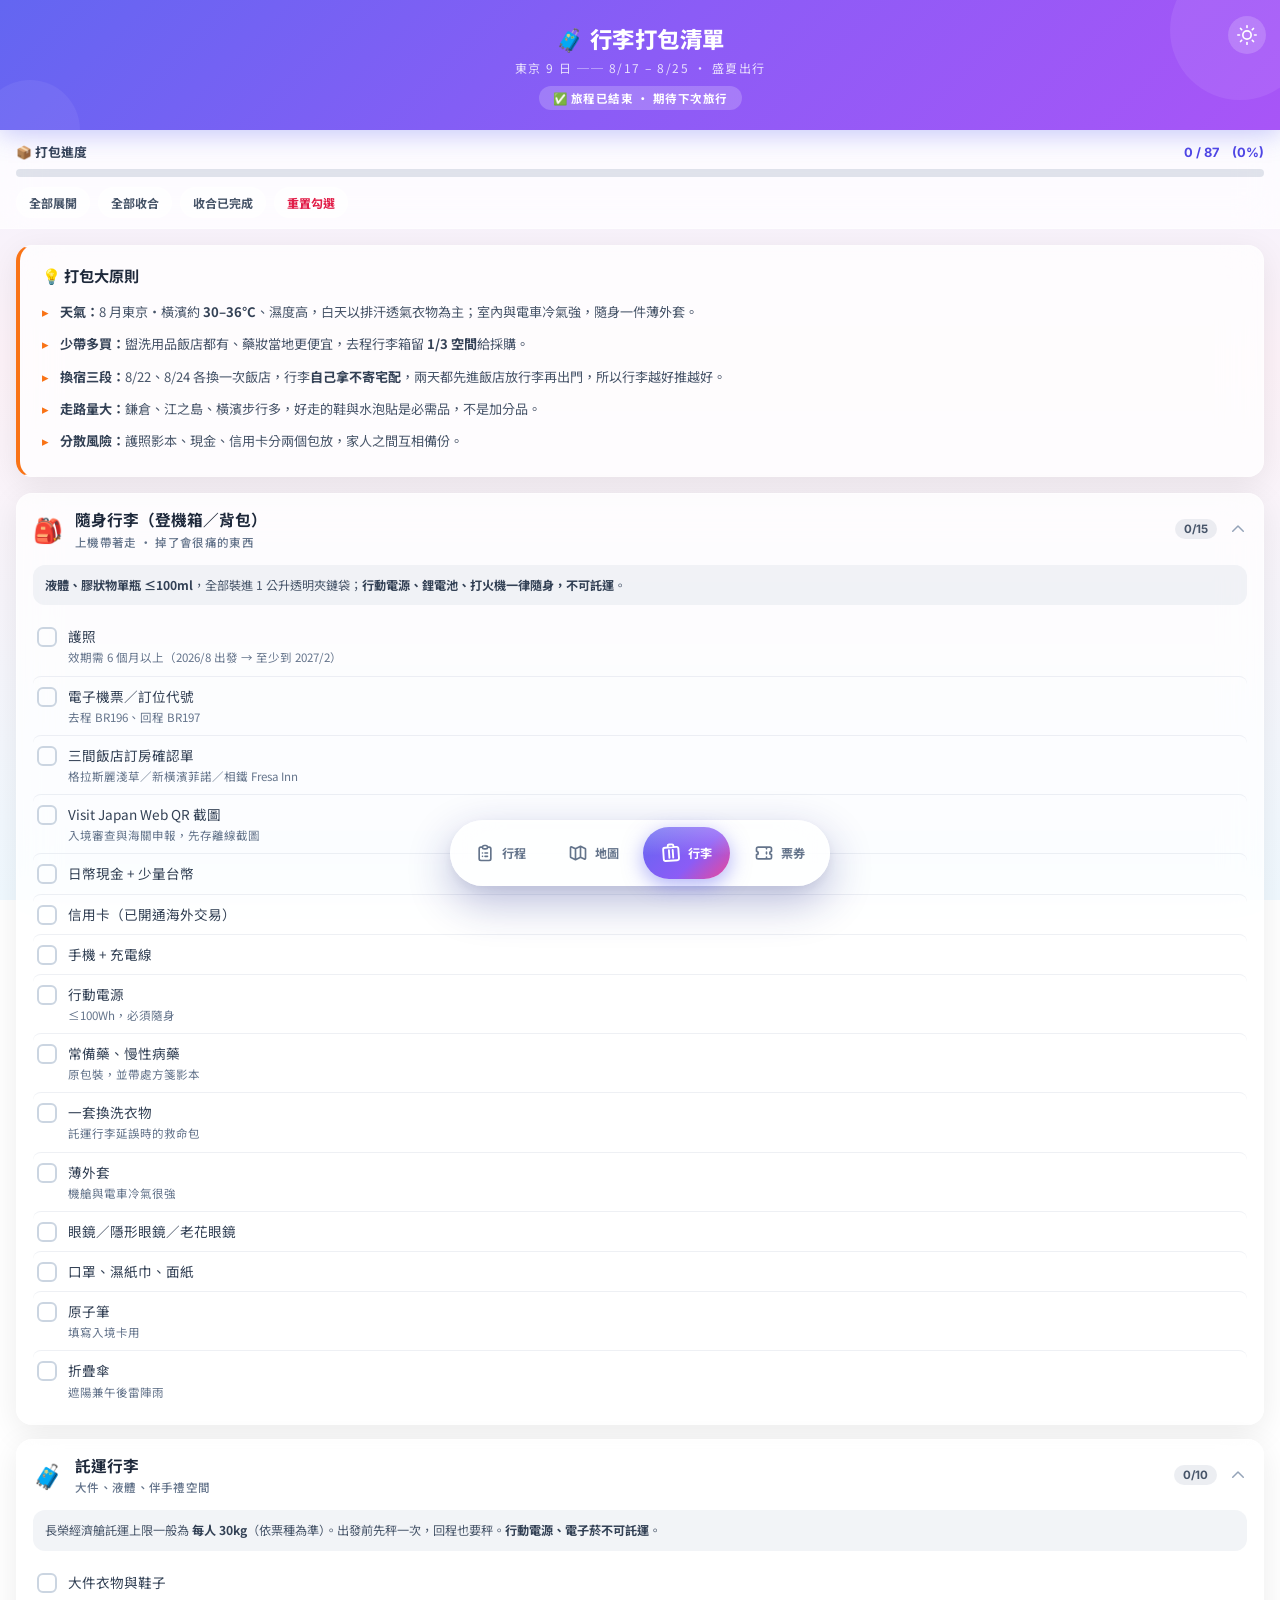
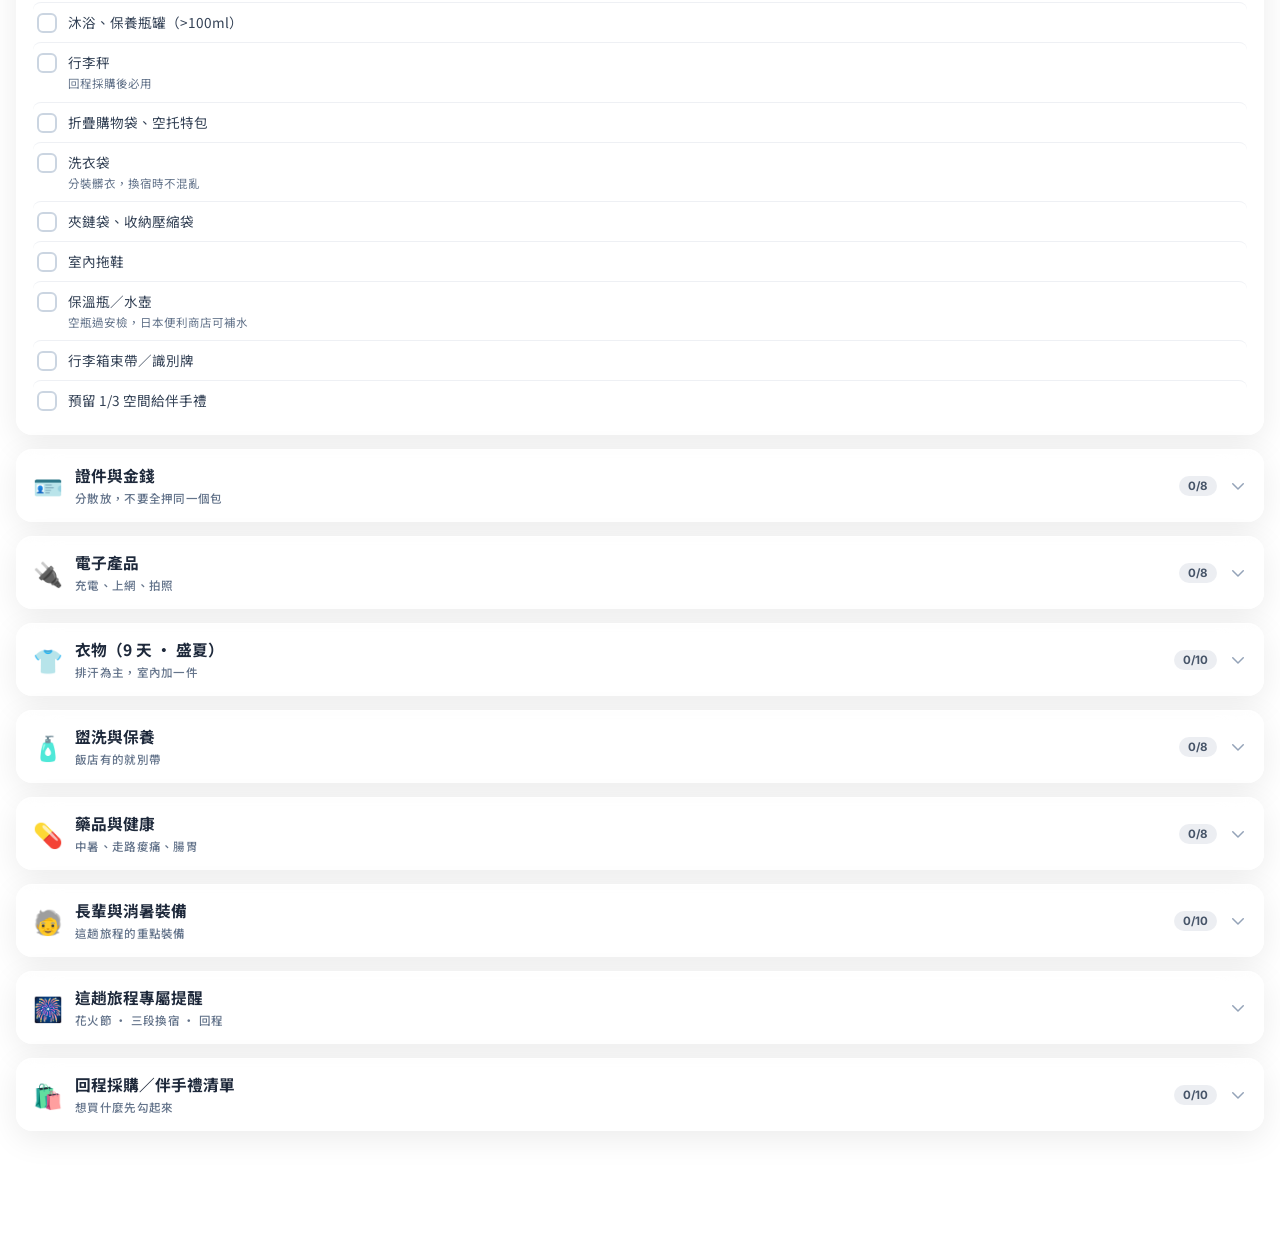
==== commit 3b8b6e0a: "新增加密票券頁，底部導覽改為四格 - 新增 tickets.html：晴空塔 6 張入場 QR 與 NEX 換票資訊，   內容以 AES-GCM + PBKDF2(600k) 加密，需密碼解鎖，  " ====
--- a/luggage.html
+++ b/luggage.html
@@ -6,6 +6,10 @@
     <meta name="viewport" content="width=device-width, initial-scale=1.0, maximum-scale=1.0, user-scalable=no">
     <title>行李打包清單 · 家族東京9日遊</title>
     <meta name="description" content="家族東京9日遊行李打包清單：隨身／託運分區、通用清單、旅程專屬提醒與回程採購清單">
+
+    <!-- 閒置時先抓好行程頁，按下導覽鍵才不會等 -->
+    <link rel="prefetch" href="index.html">
+    <link rel="prefetch" href="tickets.html">
 
     <!-- 加到手機主畫面（PWA） -->
     <link rel="manifest" href="manifest.webmanifest">
@@ -414,6 +418,15 @@
 </head>
 
 <body>
+    <script>
+        // 在首次繪製前套用主題，避免換頁時閃一下白底（boot() 才套用會來不及）
+        try {
+            var _s = JSON.parse(localStorage.getItem('tokyo-trip-state-v1')) || {};
+            var _dark = typeof _s.dark === 'boolean' ? _s.dark
+                : (window.matchMedia && window.matchMedia('(prefers-color-scheme: dark)').matches);
+            if (_dark) document.body.classList.add('dark');
+        } catch (e) { /* localStorage 不可用就照原本流程 */ }
+    </script>
     <!-- ========== Header ========== -->
     <header class="app-header">
         <button class="theme-toggle" id="theme-toggle" onclick="toggleTheme()" title="切換深色／淺色"
@@ -473,9 +486,9 @@
     <!-- ========== Bottom Navigation ========== -->
     <nav class="bottom-nav" aria-label="主選單">
         <div class="nav-container">
-            <div class="nav-pill far-right" id="nav-pill"></div>
-
-            <a href="index.html" class="nav-btn">
+            <div class="nav-pill p3" id="nav-pill"></div>
+
+            <a href="index.html" class="nav-btn" onclick="navPress(this, 1)">
                 <svg fill="none" stroke="currentColor" viewBox="0 0 24 24">
                     <path stroke-linecap="round" stroke-linejoin="round" stroke-width="2"
                         d="M9 5H7a2 2 0 00-2 2v12a2 2 0 002 2h10a2 2 0 002-2V7a2 2 0 00-2-2h-2M9 5a2 2 0 002 2h2a2 2 0 002-2M9 5a2 2 0 012-2h2a2 2 0 012 2m-3 7h3m-3 4h3m-6-4h.01M9 16h.01">
@@ -484,7 +497,7 @@
                 <span>行程</span>
             </a>
 
-            <a href="index.html?view=map" class="nav-btn">
+            <a href="index.html?view=map" class="nav-btn" onclick="navPress(this, 2)">
                 <svg fill="none" stroke="currentColor" viewBox="0 0 24 24">
                     <path stroke-linecap="round" stroke-linejoin="round" stroke-width="2"
                         d="M9 20l-5.447-2.724A1 1 0 013 16.382V5.618a1 1 0 011.447-.894L9 7m0 13l6-3m-6 3V7m6 10l4.553 2.276A1 1 0 0021 18.382V7.618a1 1 0 00-.553-.894L15 4m0 13V4m0 0L9 7">
@@ -500,6 +513,15 @@
                     </path>
                 </svg>
                 <span>行李</span>
+            </a>
+
+            <a href="tickets.html" class="nav-btn" onclick="navPress(this, 4)">
+                <svg fill="none" stroke="currentColor" viewBox="0 0 24 24">
+                    <path stroke-linecap="round" stroke-linejoin="round" stroke-width="2"
+                        d="M15 5v2m0 4v2m0 4v2M5 5h14a2 2 0 012 2v3a2 2 0 000 4v3a2 2 0 01-2 2H5a2 2 0 01-2-2v-3a2 2 0 000-4V7a2 2 0 012-2z">
+                    </path>
+                </svg>
+                <span>票券</span>
             </a>
         </div>
     </nav>
@@ -672,6 +694,15 @@
             }
         ];
 
+
+        // 跨頁的導覽鍵：按下當下先把膠囊滑過去，換頁需要時間，不能讓使用者以為沒按到
+        function navPress(btn, pos) {
+            document.querySelectorAll('.nav-btn').forEach(b => b.classList.remove('active'));
+            btn.classList.add('active');
+            const pill = document.getElementById('nav-pill');
+            if (pill) pill.className = 'nav-pill' + (pos > 1 ? ' p' + pos : '');
+        }
+
         // ========== Trip Date Helpers（與 index.html 同一套）==========
         const tripDayDate = (day) => new Date(2026, 7, 16 + day);
         const midnight = (d) => new Date(d.getFullYear(), d.getMonth(), d.getDate());
@@ -903,10 +934,15 @@
 
             // 還原展開狀態；第一次進來預設展開「隨身行李」與「託運行李」
             const toOpen = Array.isArray(s.luggageOpen) ? s.luggageOpen : ['carry', 'checked'];
-            setTimeout(() => toOpen.forEach(id => {
+            // 直接展開且不播動畫：延遲展開會讓剛進頁面時多「動一下」
+            toOpen.forEach(id => {
                 const body = document.getElementById(`body-${id}`);
-                if (body && !body.classList.contains('expanded')) setSectionOpen(id, true);
-            }), 120);
+                if (!body || body.classList.contains('expanded')) return;
+                body.style.transition = 'none';
+                setSectionOpen(id, true);
+                body.offsetHeight;              // 強制 reflow，讓 transition:none 生效
+                body.style.transition = '';
+            });
         })();
     </script>
 </body>
--- a/shared.css
+++ b/shared.css
@@ -278,7 +278,7 @@
     top: 0;
     bottom: 0;
     left: 0;
-    width: calc((100% - 12px) / 3);
+    width: calc((100% - 18px) / 4);
     border-radius: 999px;
     background: linear-gradient(135deg, var(--primary-500), var(--accent-violet) 60%, var(--accent-pink));
     box-shadow: 0 6px 20px rgba(99, 102, 241, 0.5);
@@ -294,12 +294,17 @@
     background: linear-gradient(180deg, rgba(255, 255, 255, 0.25), transparent 55%);
 }
 
-.nav-pill.right {
+/* 膠囊落在第幾格（第 1 格不用 class） */
+.nav-pill.p2 {
     transform: translateX(calc(100% + 6px));
 }
 
-.nav-pill.far-right {
+.nav-pill.p3 {
     transform: translateX(calc(200% + 12px));
+}
+
+.nav-pill.p4 {
+    transform: translateX(calc(300% + 18px));
 }
 
 .nav-btn {
@@ -356,13 +361,20 @@
 }
 
 /* 三個分頁在窄螢幕上要塞得下 */
-@media (max-width: 370px) {
+@media (max-width: 400px) {
     .nav-btn {
         gap: 4px;
     }
 
     .nav-btn span {
-        font-size: 0.68rem;
+        font-size: 0.66rem;
+    }
+}
+
+/* 真的很窄的機型就只留圖示 */
+@media (max-width: 330px) {
+    .nav-btn span {
+        display: none;
     }
 }
 
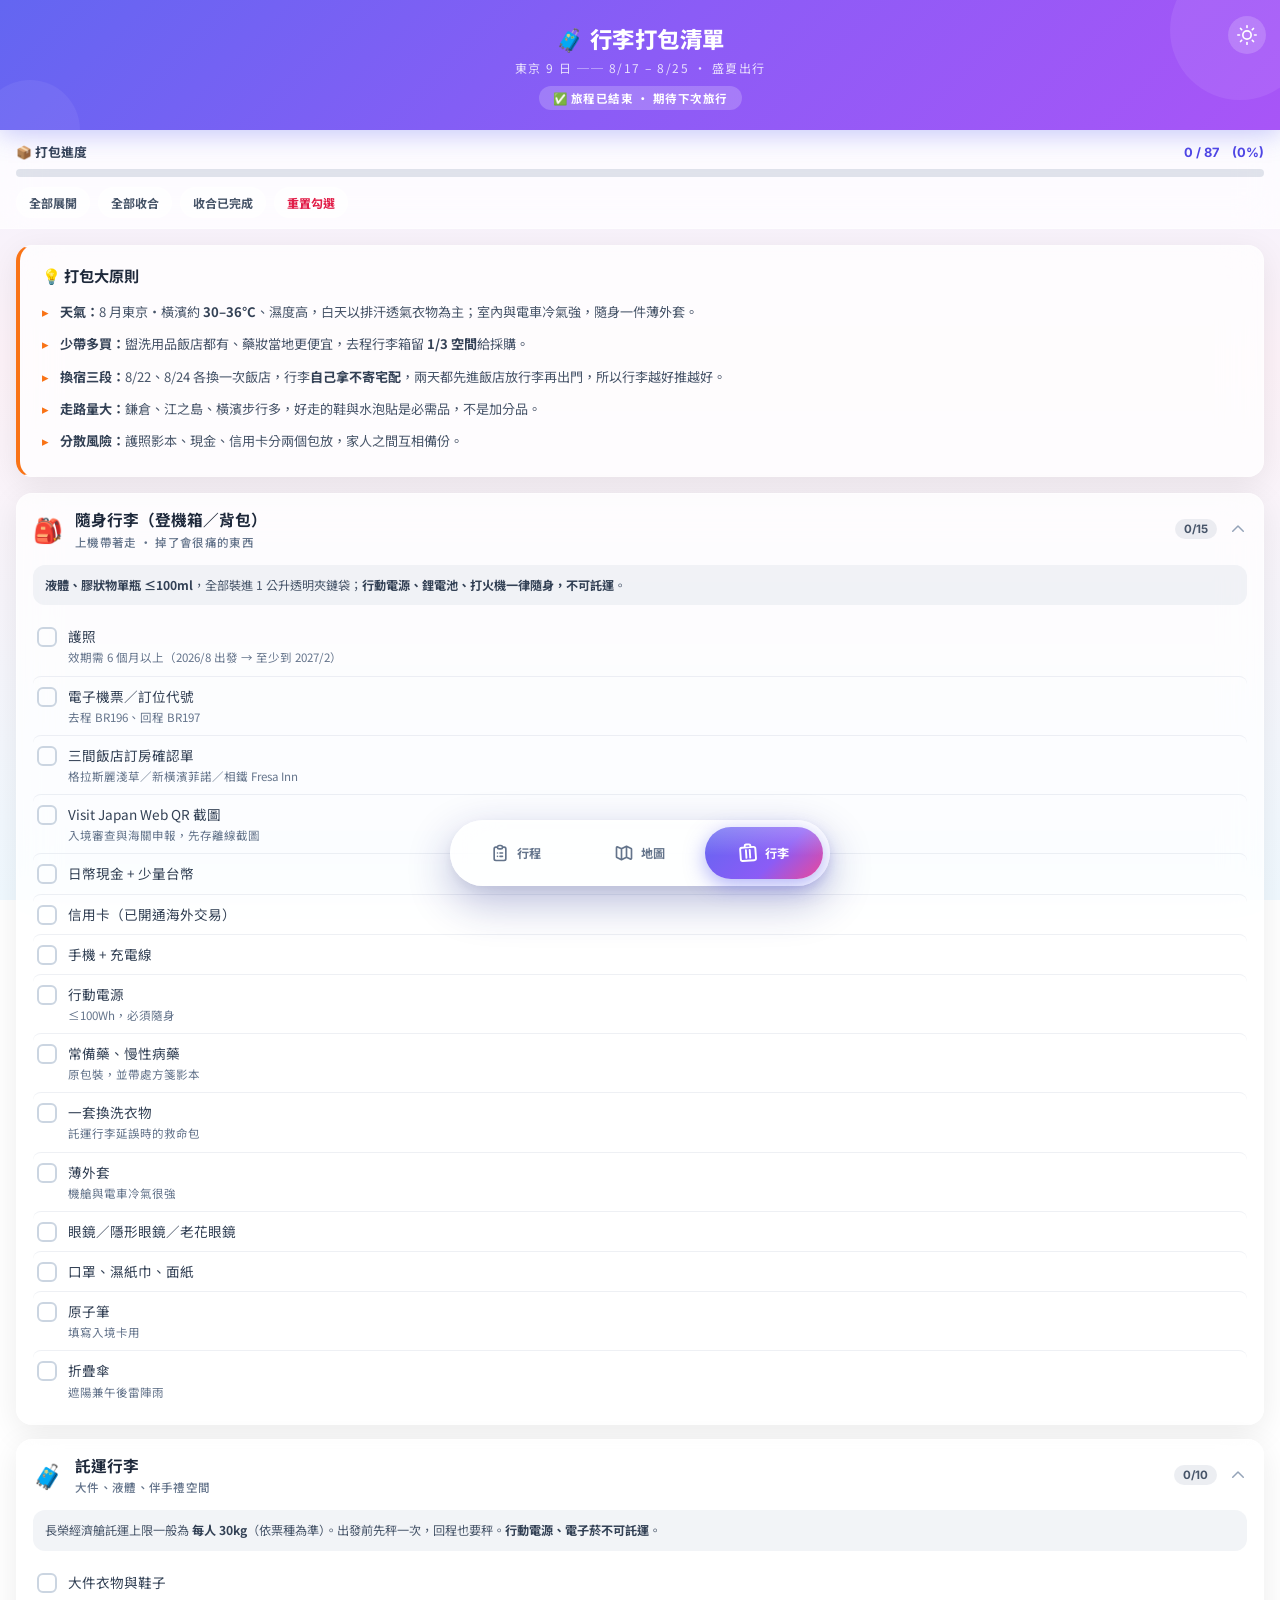
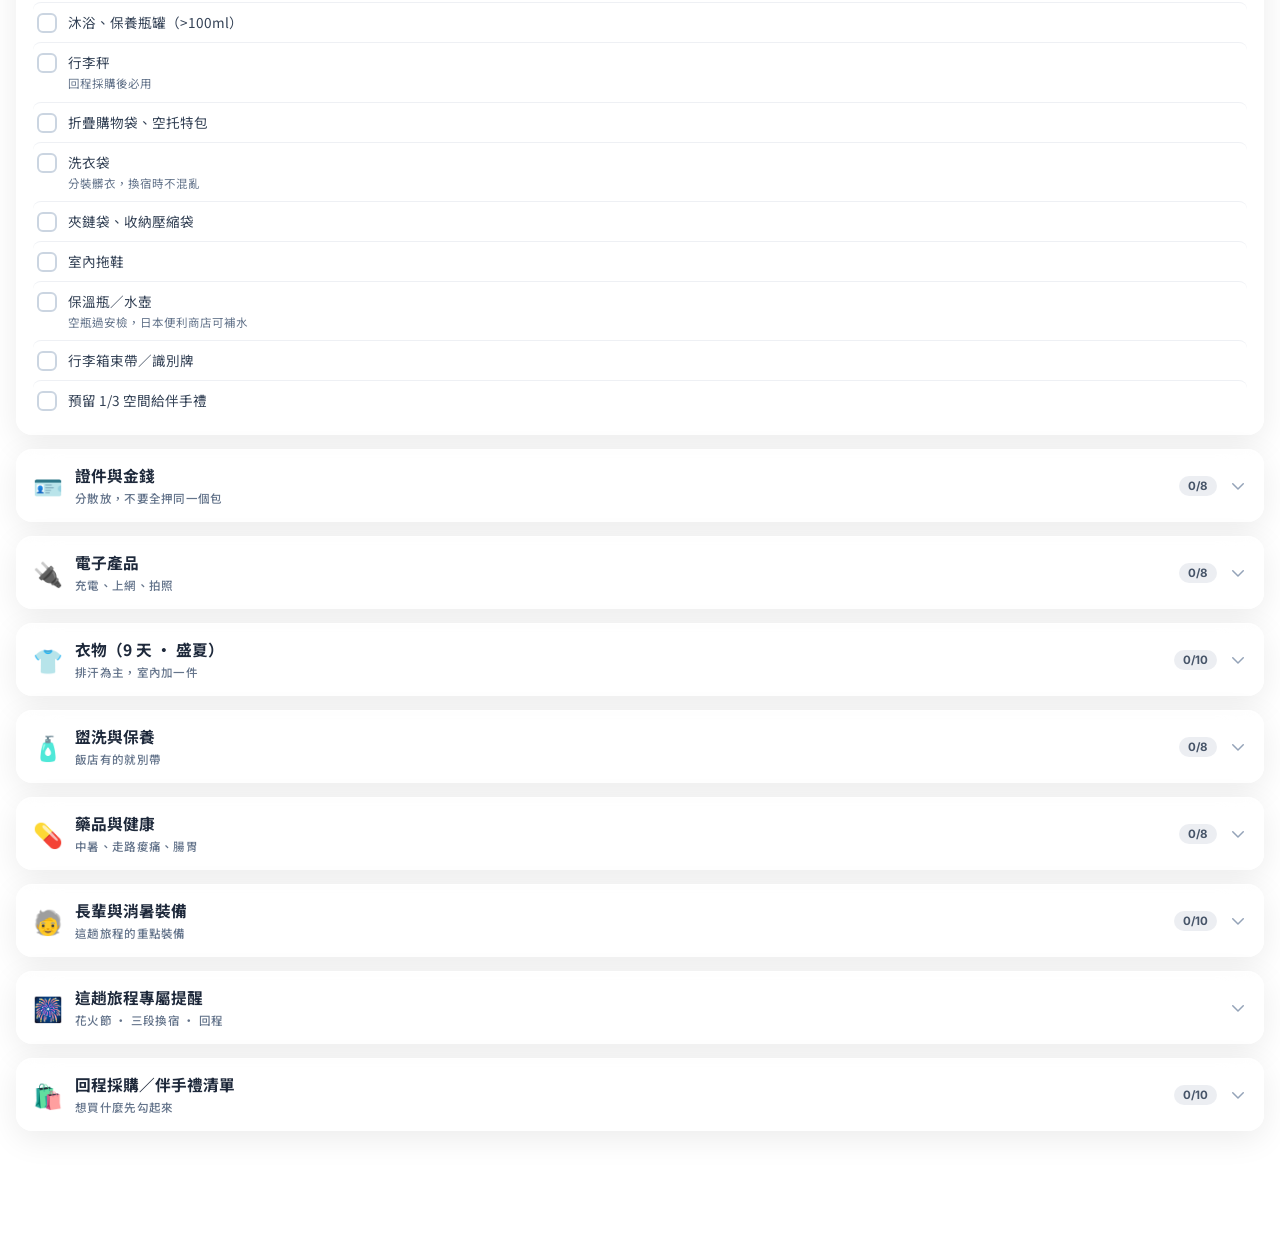
==== commit ed12275f: "票券頁改為不列入導覽，需自行輸入網址 不是每個家人都需要看到票券，所以把票券從共用的底部導覽移除：  - 底部導覽改回三格（行程／地圖／行李），shared.css 的膠囊寬度回到 1/3，   移除" ====
--- a/luggage.html
+++ b/luggage.html
@@ -9,7 +9,6 @@
 
     <!-- 閒置時先抓好行程頁，按下導覽鍵才不會等 -->
     <link rel="prefetch" href="index.html">
-    <link rel="prefetch" href="tickets.html">
 
     <!-- 加到手機主畫面（PWA） -->
     <link rel="manifest" href="manifest.webmanifest">
@@ -513,15 +512,6 @@
                     </path>
                 </svg>
                 <span>行李</span>
-            </a>
-
-            <a href="tickets.html" class="nav-btn" onclick="navPress(this, 4)">
-                <svg fill="none" stroke="currentColor" viewBox="0 0 24 24">
-                    <path stroke-linecap="round" stroke-linejoin="round" stroke-width="2"
-                        d="M15 5v2m0 4v2m0 4v2M5 5h14a2 2 0 012 2v3a2 2 0 000 4v3a2 2 0 01-2 2H5a2 2 0 01-2-2v-3a2 2 0 000-4V7a2 2 0 012-2z">
-                    </path>
-                </svg>
-                <span>票券</span>
             </a>
         </div>
     </nav>
@@ -923,6 +913,15 @@
             saveState({ dark });
         }
 
+
+        // 手機按返回鍵常會從 bfcache 還原頁面，DOM 狀態被保留，
+        // 導覽膠囊會停在離開前按下的那一格，跟實際所在頁面對不上
+        window.addEventListener('pageshow', e => {
+            if (!e.persisted) return;
+            document.querySelectorAll('.nav-btn').forEach(b =>
+                b.classList.toggle('active', b.hasAttribute('aria-current')));
+            document.getElementById('nav-pill').className = 'nav-pill p3';
+        });
         // ========== Boot ==========
         (function boot() {
             const s = loadState();
--- a/shared.css
+++ b/shared.css
@@ -1,6 +1,6 @@
 /* ==========================================================================
-   共用樣式：index.html（行程／地圖）與 luggage.html（行李清單）
-   只放兩頁真正共用的部分；各頁專屬元件仍寫在各自的 <style> 裡。
+   共用樣式：index.html（行程／地圖）、luggage.html（行李清單）、tickets.html（票券，不在導覽中）
+   只放三頁真正共用的部分；各頁專屬元件仍寫在各自的 <style> 裡。
    ========================================================================== */
 
 /* ========== Design Tokens ========== */
@@ -278,11 +278,11 @@
     top: 0;
     bottom: 0;
     left: 0;
-    width: calc((100% - 18px) / 4);
+    width: calc((100% - 12px) / 3);
     border-radius: 999px;
     background: linear-gradient(135deg, var(--primary-500), var(--accent-violet) 60%, var(--accent-pink));
     box-shadow: 0 6px 20px rgba(99, 102, 241, 0.5);
-    transition: transform 0.5s cubic-bezier(0.34, 1.56, 0.64, 1);
+    transition: transform 0.5s cubic-bezier(0.34, 1.56, 0.64, 1), opacity 0.25s ease;
     z-index: 0;
 }
 
@@ -303,8 +303,10 @@
     transform: translateX(calc(200% + 12px));
 }
 
-.nav-pill.p4 {
-    transform: translateX(calc(300% + 18px));
+/* 目前頁面不在導覽三格之內（例如票券頁）時，膠囊先收起來，
+   按下某一格才淡入滑過去當作即時回饋 */
+.nav-pill.hidden {
+    opacity: 0;
 }
 
 .nav-btn {
@@ -361,20 +363,13 @@
 }
 
 /* 三個分頁在窄螢幕上要塞得下 */
-@media (max-width: 400px) {
+@media (max-width: 370px) {
     .nav-btn {
         gap: 4px;
     }
 
     .nav-btn span {
-        font-size: 0.66rem;
-    }
-}
-
-/* 真的很窄的機型就只留圖示 */
-@media (max-width: 330px) {
-    .nav-btn span {
-        display: none;
+        font-size: 0.68rem;
     }
 }
 
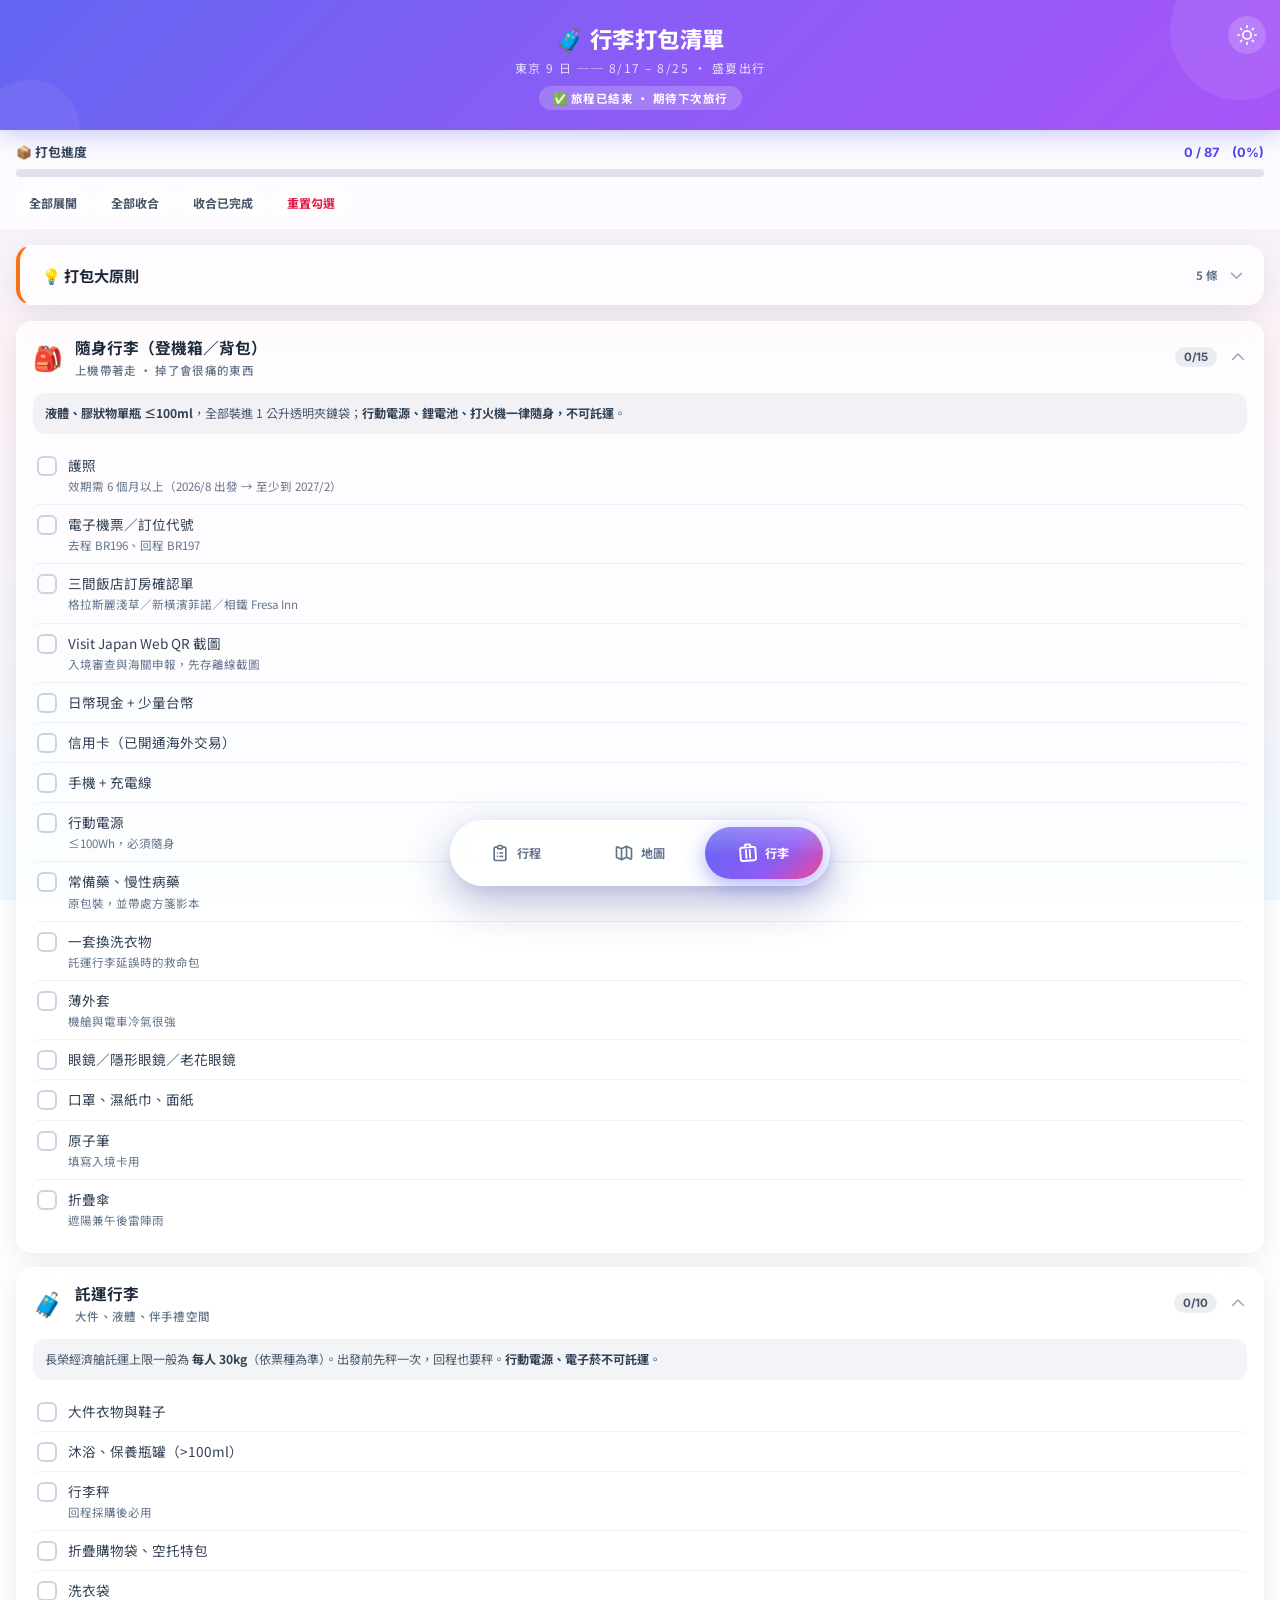
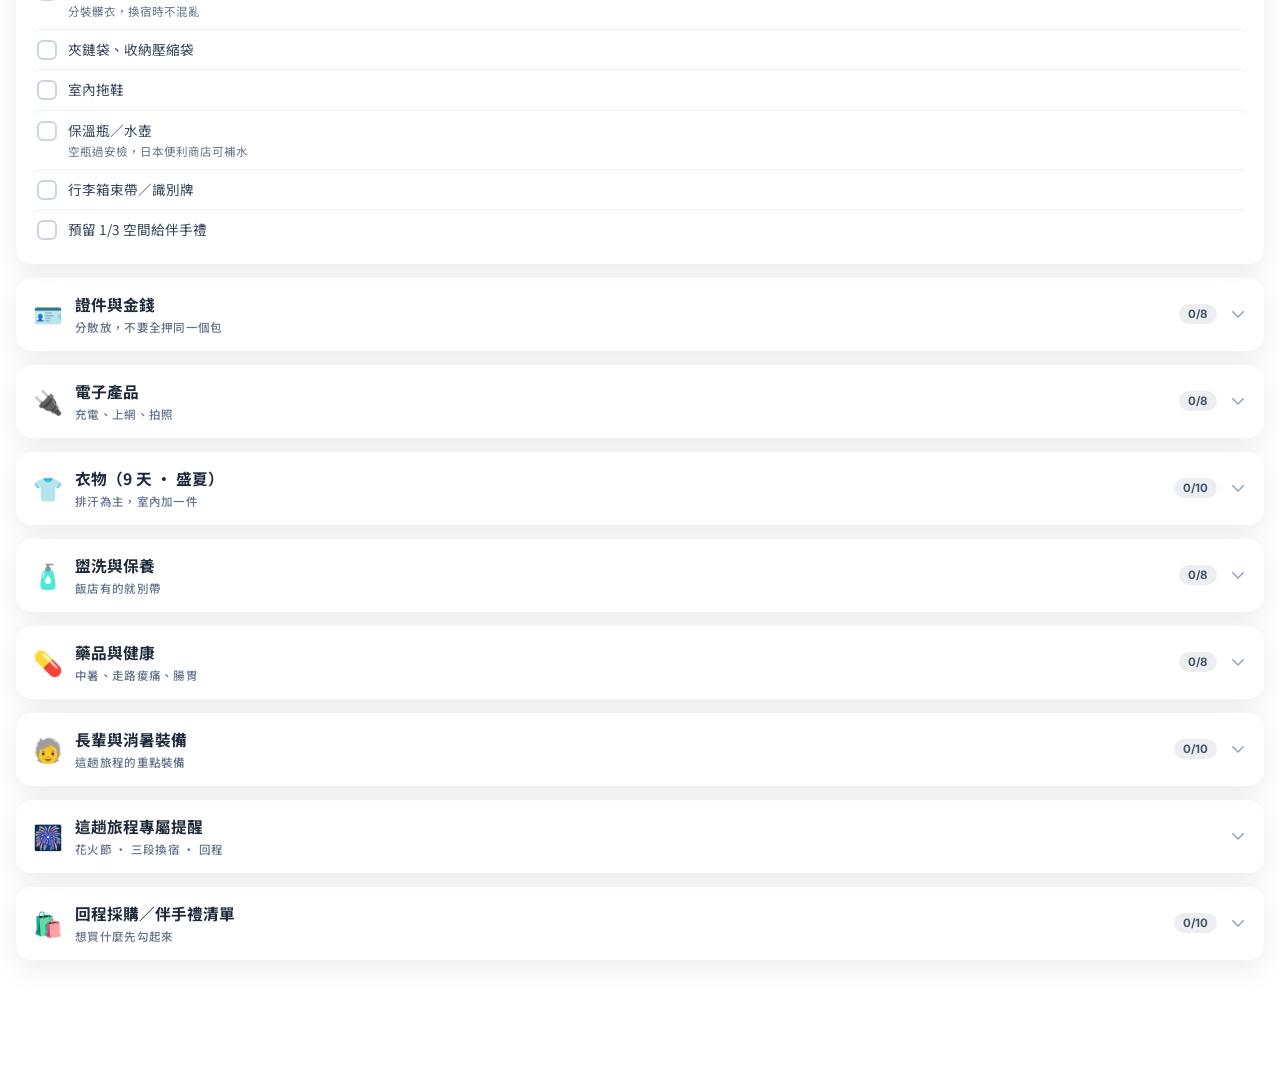
==== commit 0aa2127b: "行李頁參考卡收合、搜尋框整框可點 兩項既有缺陷，不是新功能：  1. 行李頁的「打包大原則」佔 387px，把清單推到 0.8 屏才看得到；    比照行程頁改為預設收合（59px）。ref-* 樣式" ====
--- a/luggage.html
+++ b/luggage.html
@@ -469,7 +469,15 @@
 
     <!-- ========== 出發前重點 ========== -->
     <div class="memo-card" role="note">
-        <div class="memo-title">💡 打包大原則</div>
+        <button class="ref-head" onclick="toggleRef(this)" aria-expanded="false">
+            <span class="ref-title">💡 打包大原則</span>
+            <span class="ref-meta">5 條</span>
+            <svg class="ref-chevron" fill="none" stroke="currentColor" viewBox="0 0 24 24">
+                <path stroke-linecap="round" stroke-linejoin="round" stroke-width="2" d="M19 9l-7 7-7-7"></path>
+            </svg>
+        </button>
+        <div class="ref-body">
+            <div class="ref-body-inner">
         <ul class="memo-list">
             <li><strong>天氣：</strong>8 月東京・橫濱約 <strong>30–36°C</strong>、濕度高，白天以排汗透氣衣物為主；室內與電車冷氣強，隨身一件薄外套。</li>
             <li><strong>少帶多買：</strong>盥洗用品飯店都有、藥妝當地更便宜，去程行李箱留 <strong>1/3 空間</strong>給採購。</li>
@@ -477,6 +485,8 @@
             <li><strong>走路量大：</strong>鎌倉、江之島、橫濱步行多，好走的鞋與水泡貼是必需品，不是加分品。</li>
             <li><strong>分散風險：</strong>護照影本、現金、信用卡分兩個包放，家人之間互相備份。</li>
         </ul>
+            </div>
+        </div>
     </div>
 
     <!-- ========== 清單區塊 ========== -->
@@ -791,6 +801,16 @@
             container.appendChild(card);
         });
 
+        // 參考資料卡的展開／收合（與行程頁同一套）
+        function toggleRef(btn) {
+            const body = btn.nextElementSibling;
+            const chev = btn.querySelector('.ref-chevron');
+            const open = !chev.classList.contains('open');
+            body.style.maxHeight = open ? body.scrollHeight + 'px' : '';
+            chev.classList.toggle('open', open);
+            btn.setAttribute('aria-expanded', String(open));
+        }
+
         // ========== Section collapse ==========
         function setSectionOpen(secId, open) {
             const body = document.getElementById(`body-${secId}`);
--- a/shared.css
+++ b/shared.css
@@ -231,6 +231,59 @@
 
 .memo-list li strong {
     color: var(--gray-700);
+}
+
+/* ========== 參考資料卡（備忘錄／已預訂資訊）==========
+   這兩張是「出發前看一次」與「需要時才查」的內容，原本佔掉 1175px，
+   把每日行程推到第 1.8 屏才看得到；改成預設收合，只留標題列。 */
+.ref-head {
+    width: 100%;
+    display: flex;
+    align-items: center;
+    gap: 10px;
+    padding: 0;
+    border: none;
+    background: none;
+    cursor: pointer;
+    font-family: var(--font-sans);
+    text-align: left;
+    -webkit-tap-highlight-color: transparent;
+}
+
+.ref-title {
+    font-weight: 700;
+    font-size: 0.95rem;
+    color: var(--gray-800);
+}
+
+.ref-meta {
+    margin-left: auto;
+    font-size: 0.72rem;
+    font-weight: 700;
+    color: var(--gray-500);
+    white-space: nowrap;
+}
+
+.ref-chevron {
+    width: 17px;
+    height: 17px;
+    flex-shrink: 0;
+    color: var(--gray-400);
+    transition: transform 0.35s cubic-bezier(0.34, 1.4, 0.64, 1);
+}
+
+.ref-chevron.open {
+    transform: rotate(180deg);
+}
+
+.ref-body {
+    max-height: 0;
+    overflow: hidden;
+    transition: max-height 0.4s cubic-bezier(0.4, 0, 0.2, 1);
+}
+
+.ref-body-inner {
+    padding-top: 12px;
 }
 
 /* ========== Bottom Navigation (floating glass pill) ========== */
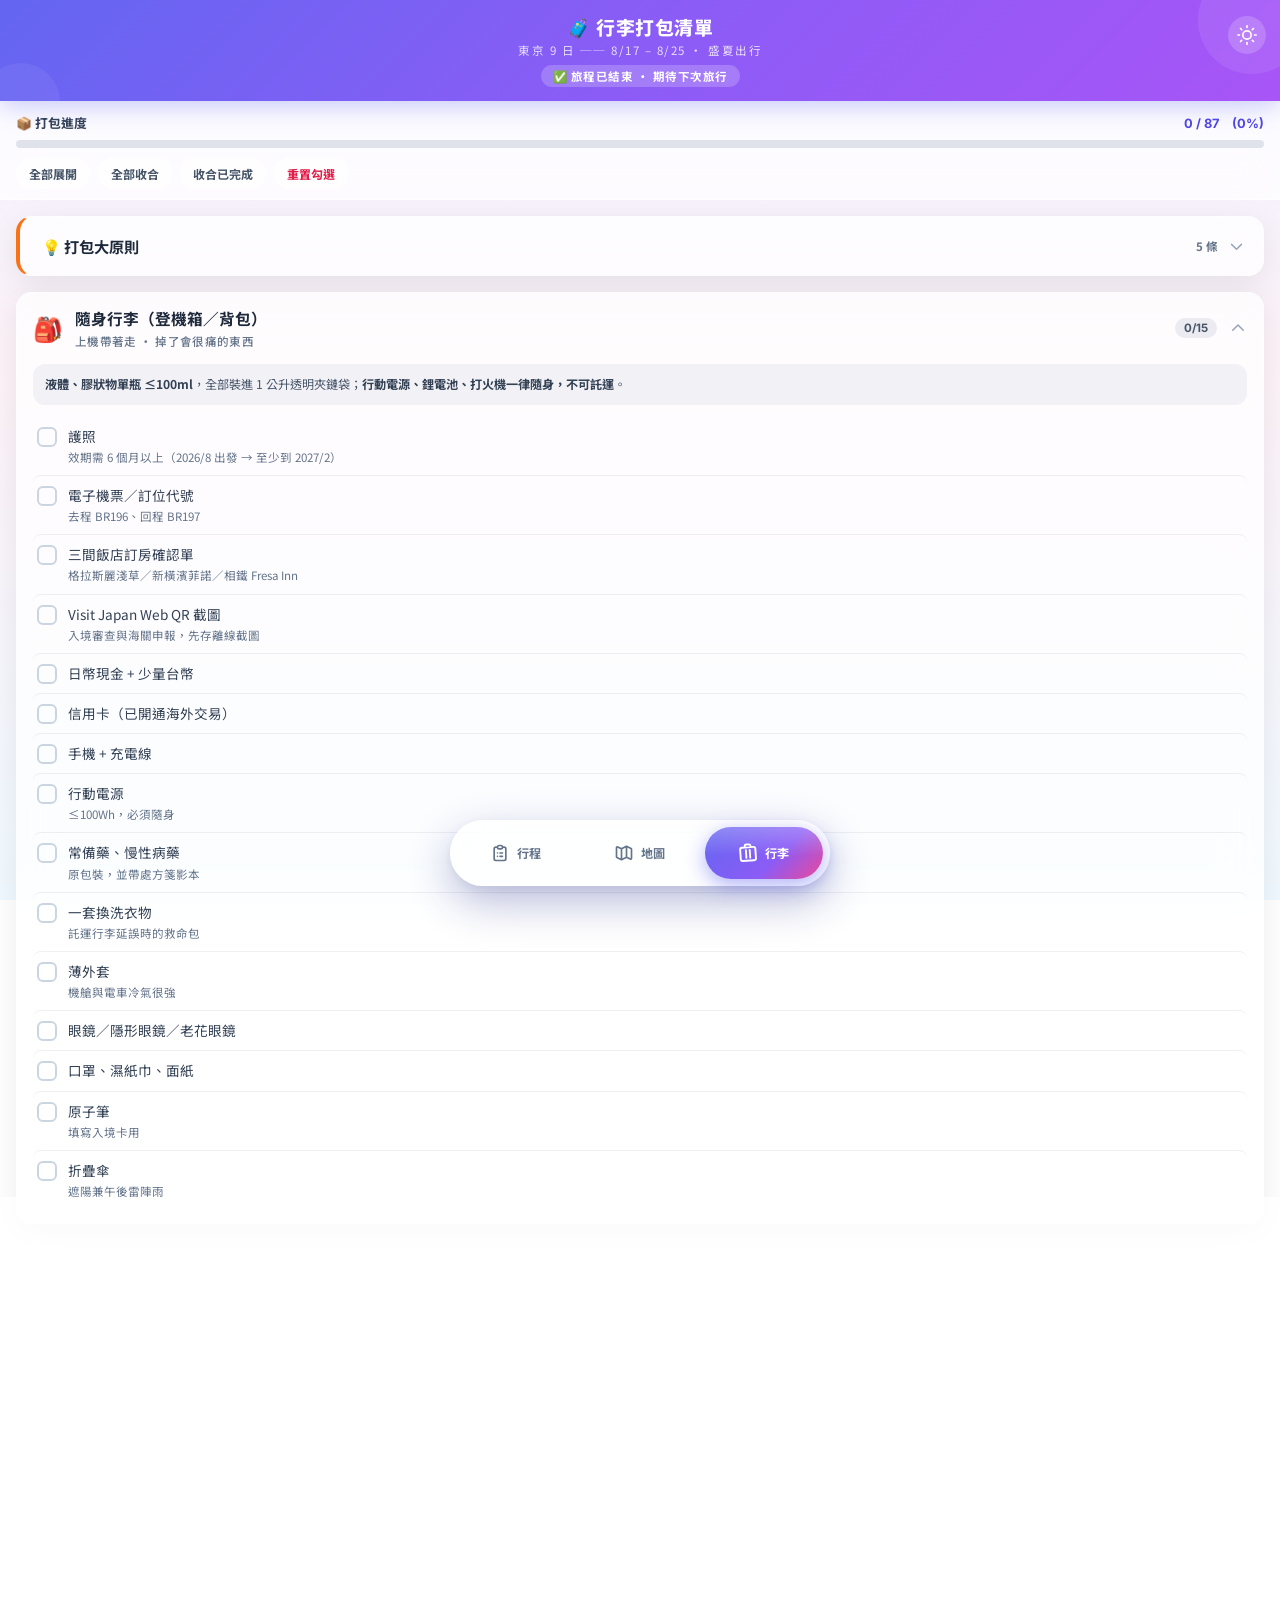
==== commit 35413476: "補上三處缺少的動態回饋，並尊重「減少動態效果」 現有動畫已覆蓋大部分互動，補的是仍然瞬間切換、缺少解釋的地方：  1. 主題切換：深淺色是整頁翻轉，原本瞬間變色很衝擊。改為按下當下    才掛上 .t" ====
--- a/luggage.html
+++ b/luggage.html
@@ -125,20 +125,6 @@
             color: #e11d48;
         }
 
-        /* ========== Memo Card ========== */
-        .memo-card {
-            margin: 16px;
-            padding: 18px 18px 18px 22px;
-            background: var(--glass-bg);
-            backdrop-filter: blur(20px);
-            -webkit-backdrop-filter: blur(20px);
-            border: 1px solid var(--glass-border);
-            border-radius: var(--radius-lg);
-            border-left: 4px solid var(--accent-coral);
-            box-shadow: var(--glass-shadow);
-            animation: slideUp 0.5s ease-out both;
-        }
-
         .memo-title {
             font-weight: 700;
             font-size: 0.95rem;
@@ -237,6 +223,23 @@
         .pack-badge.done {
             background: rgba(34, 197, 94, 0.16);
             color: #16a34a;
+            /* 整個區塊打包完成時給一下回饋，class 加上時只播一次 */
+            animation: badgePop 0.45s cubic-bezier(0.34, 1.56, 0.64, 1);
+        }
+
+        @keyframes badgePop {
+
+            0% {
+                transform: scale(1);
+            }
+
+            45% {
+                transform: scale(1.18);
+            }
+
+            100% {
+                transform: scale(1);
+            }
         }
 
         .pack-chevron {
@@ -929,6 +932,10 @@
         }
         function toggleTheme() {
             const dark = !document.body.classList.contains('dark');
+            // 只有按下切換時才過渡；首次載入套用主題不需要動畫
+            const root = document.documentElement;
+            root.classList.add('theme-anim');
+            setTimeout(() => root.classList.remove('theme-anim'), 320);
             applyTheme(dark);
             saveState({ dark });
         }
--- a/shared.css
+++ b/shared.css
@@ -90,7 +90,7 @@
     z-index: 100;
     background: linear-gradient(135deg, #6366f1 0%, #8b5cf6 50%, #a855f7 100%);
     color: white;
-    padding: 22px 16px 20px;
+    padding: 13px 16px 14px;
     text-align: center;
     overflow: hidden;
     box-shadow: 0 4px 24px rgba(99, 102, 241, 0.35);
@@ -99,10 +99,10 @@
 .app-header::before {
     content: '';
     position: absolute;
-    top: -40px;
-    right: -30px;
-    width: 140px;
-    height: 140px;
+    top: -34px;
+    right: -26px;
+    width: 108px;
+    height: 108px;
     background: rgba(255, 255, 255, 0.08);
     border-radius: 50%;
     pointer-events: none;
@@ -111,10 +111,10 @@
 .app-header::after {
     content: '';
     position: absolute;
-    bottom: -50px;
-    left: -20px;
-    width: 100px;
-    height: 100px;
+    bottom: -40px;
+    left: -18px;
+    width: 78px;
+    height: 78px;
     background: rgba(255, 255, 255, 0.06);
     border-radius: 50%;
     pointer-events: none;
@@ -122,7 +122,7 @@
 
 .header-title {
     font-family: var(--font-display);
-    font-size: 1.4rem;
+    font-size: 1.18rem;
     font-weight: 800;
     letter-spacing: 0.5px;
     position: relative;
@@ -130,9 +130,9 @@
 }
 
 .header-subtitle {
-    font-size: 0.75rem;
+    font-size: 0.72rem;
     opacity: 0.8;
-    margin-top: 5px;
+    margin-top: 2px;
     font-weight: 400;
     letter-spacing: 1.5px;
     position: relative;
@@ -142,8 +142,8 @@
 /* ========== Trip Status Chip ========== */
 .trip-status {
     display: inline-block;
-    margin-top: 10px;
-    padding: 4px 14px;
+    margin-top: 7px;
+    padding: 3px 12px;
     border-radius: 999px;
     background: rgba(255, 255, 255, 0.2);
     font-size: 0.72rem;
@@ -188,7 +188,9 @@
 }
 
 /* ========== Memo Card ========== */
-/* 左側色條由各頁自己定義（行程頁是漸層，行李頁是單色） */
+/* 行程頁的「旅途備忘錄」與行李頁的「打包大原則」用同一種樣式：
+   圓角卡片 + 左側一條橘。先前行程頁改用 border-image 畫漸層，
+   但 border-image 會套滿四邊並讓 border-radius 失效，兩頁長得不一樣。 */
 .memo-card {
     margin: 16px;
     padding: 18px 18px 18px 22px;
@@ -197,6 +199,7 @@
     -webkit-backdrop-filter: blur(20px);
     border: 1px solid var(--glass-border);
     border-radius: var(--radius-lg);
+    border-left: 4px solid var(--accent-coral);
     box-shadow: var(--glass-shadow);
     animation: slideUp 0.5s ease-out both;
 }
@@ -426,6 +429,16 @@
     }
 }
 
+/* ========== 主題切換的顏色過渡 ==========
+   深色／淺色是整頁翻轉，瞬間變色很衝擊。切換當下才掛上這個 class，
+   0.28 秒後移除——平常不留任何 transition，才不會拖累其他互動。
+   地圖圖磚排除在外：它本來就有自己的濾鏡，一起過渡會變成一團糊。 */
+.theme-anim,
+.theme-anim *:not(.leaflet-tile):not(.leaflet-tile-pane) {
+    transition: background-color 0.28s ease, color 0.28s ease,
+        border-color 0.28s ease, box-shadow 0.28s ease !important;
+}
+
 /* ========== Animations ========== */
 @keyframes slideUp {
     from {
@@ -461,3 +474,18 @@
 body.dark .bottom-nav {
     background: rgba(15, 23, 42, 0.9);
 }
+
+/* ========== 減少動態效果 ==========
+   系統開啟「減少動態效果」時（前庭功能敏感、容易暈的使用者），
+   關掉所有動畫與過渡，只保留最低限度的狀態變化。 */
+@media (prefers-reduced-motion: reduce) {
+
+    *,
+    *::before,
+    *::after {
+        animation-duration: 0.01ms !important;
+        animation-iteration-count: 1 !important;
+        transition-duration: 0.01ms !important;
+        scroll-behavior: auto !important;
+    }
+}
